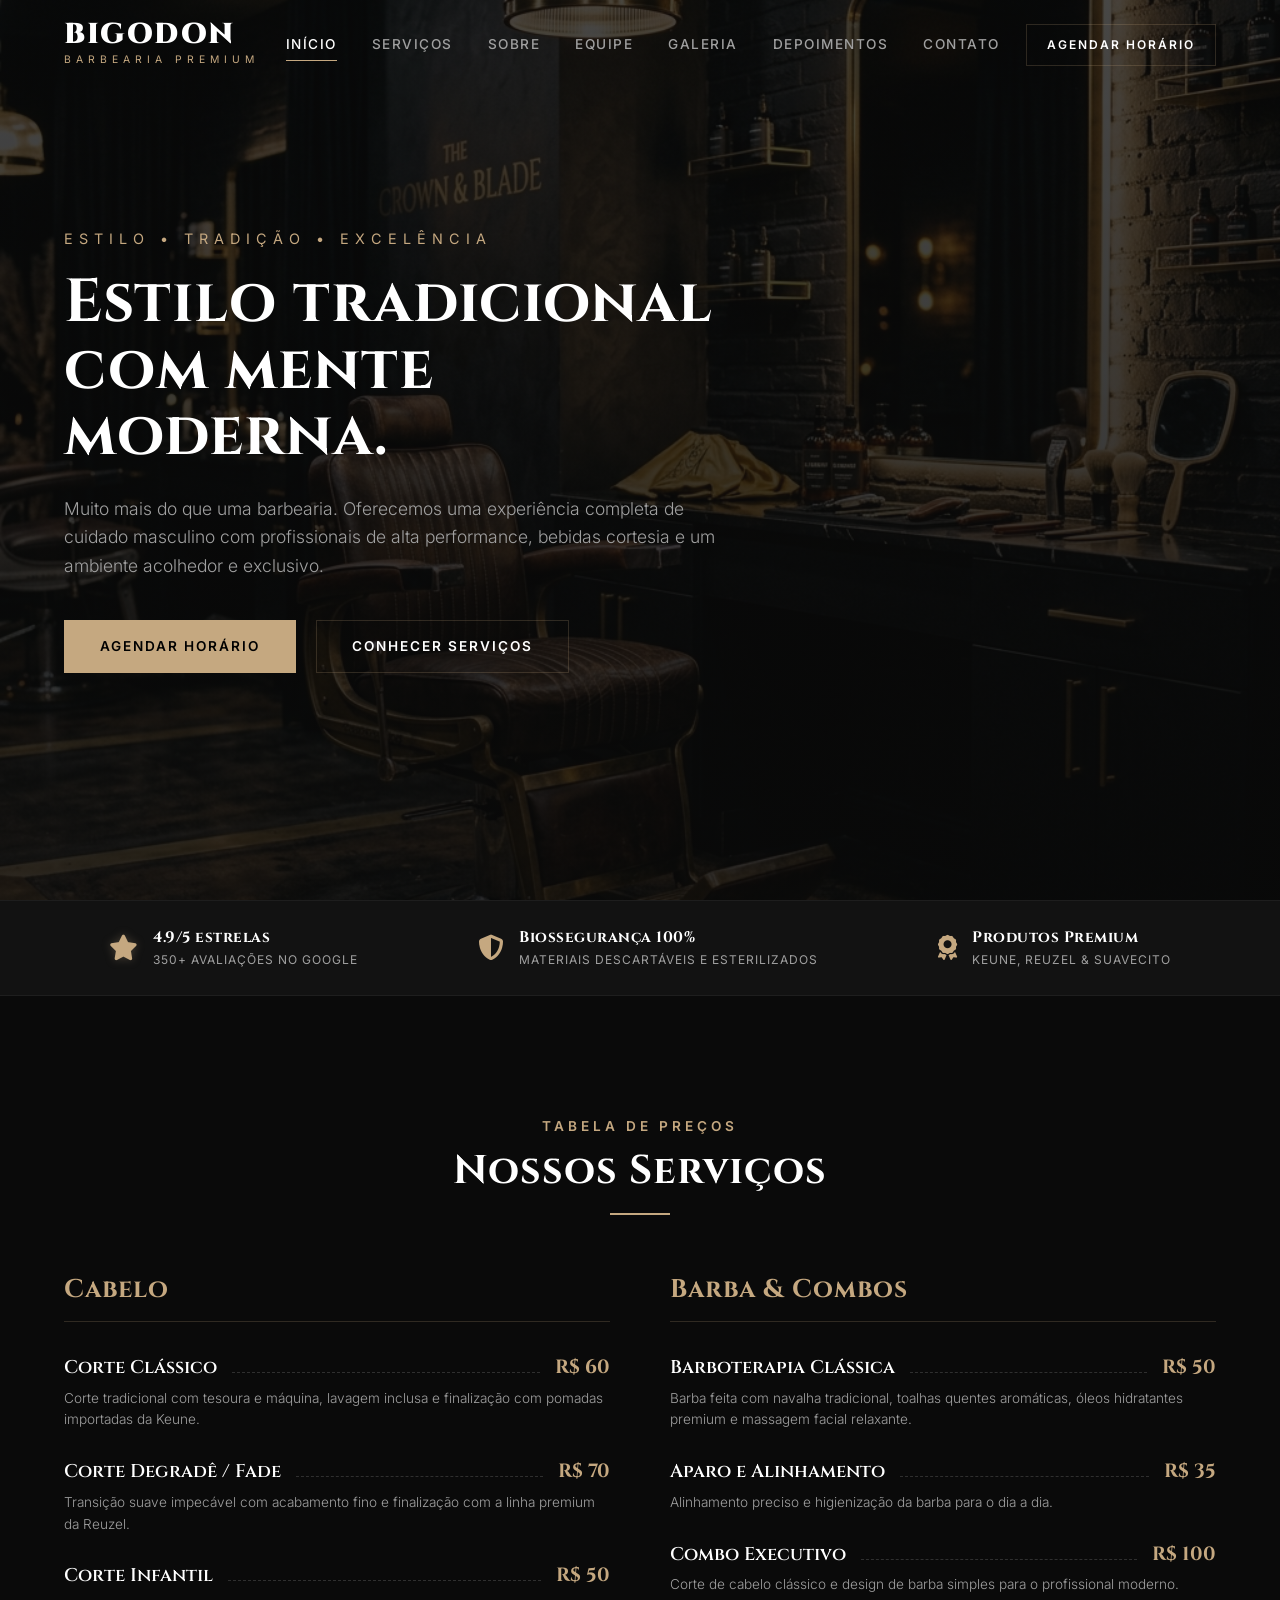
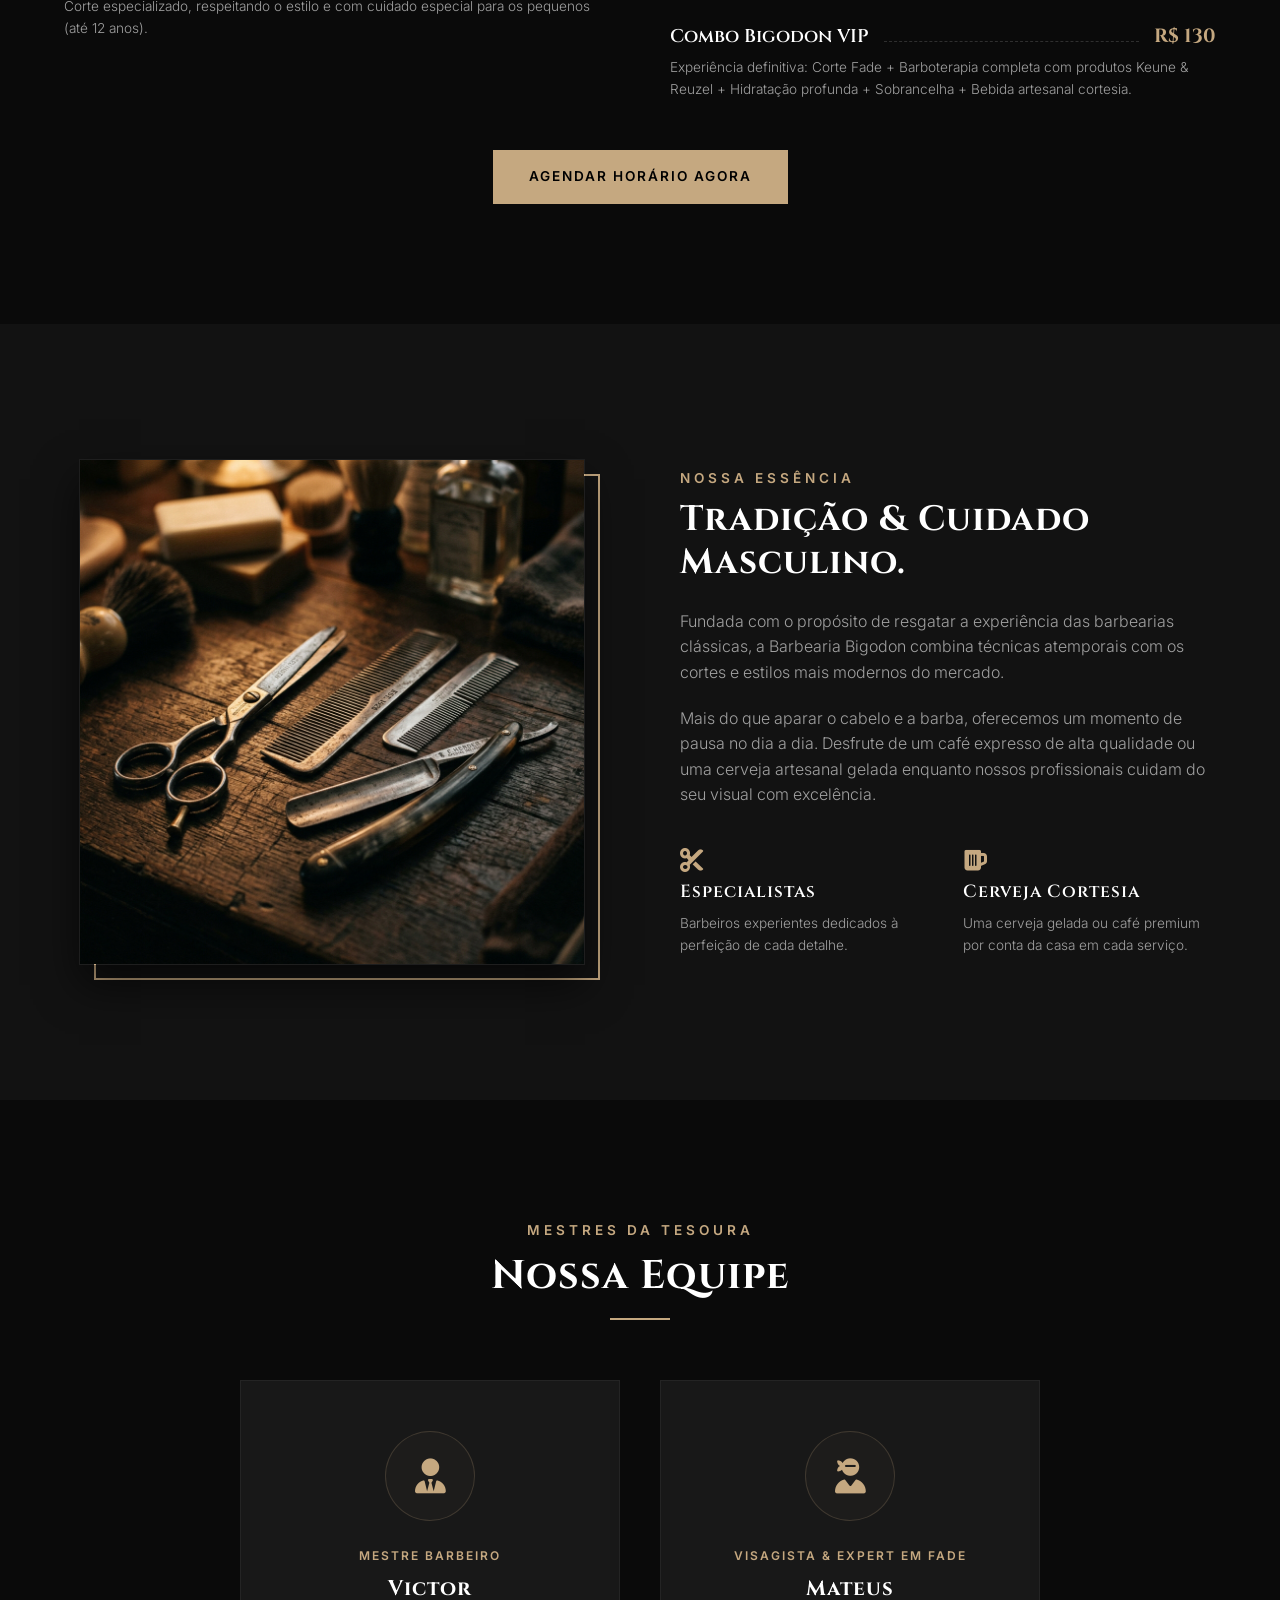
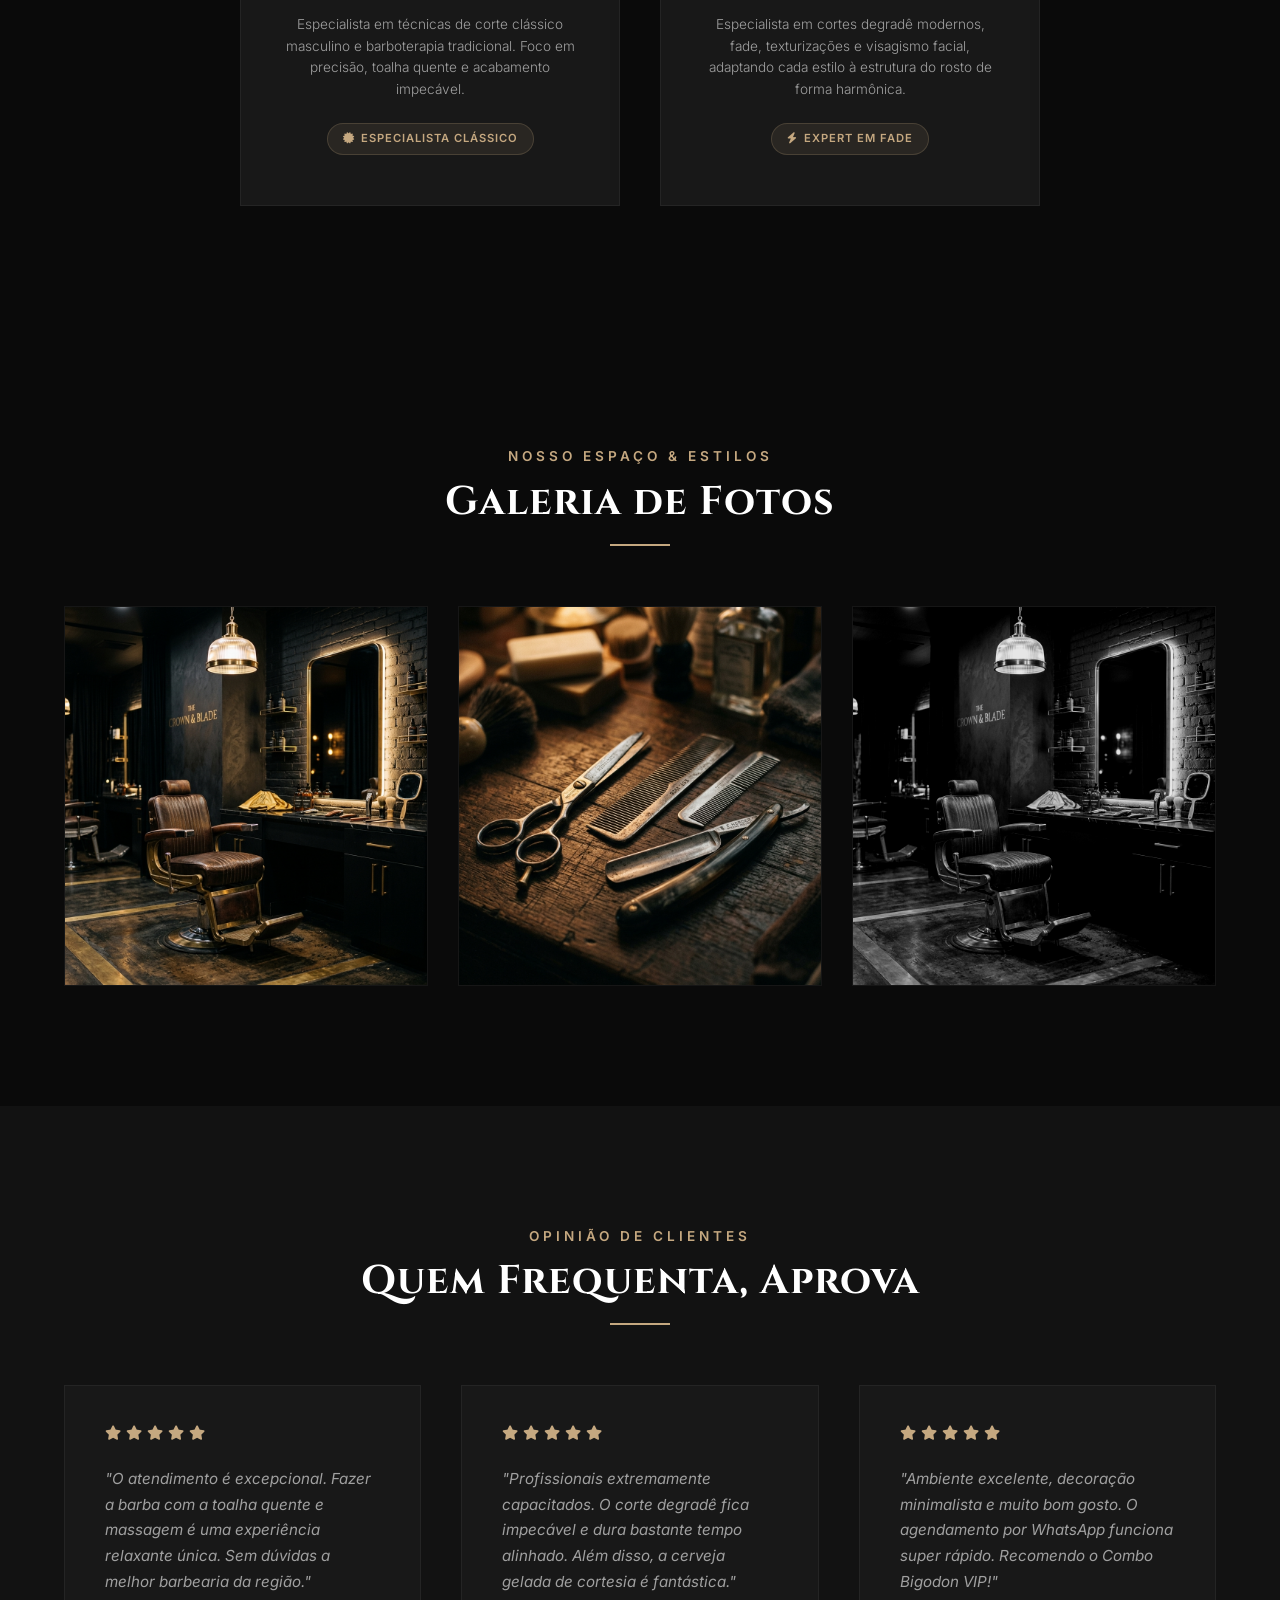
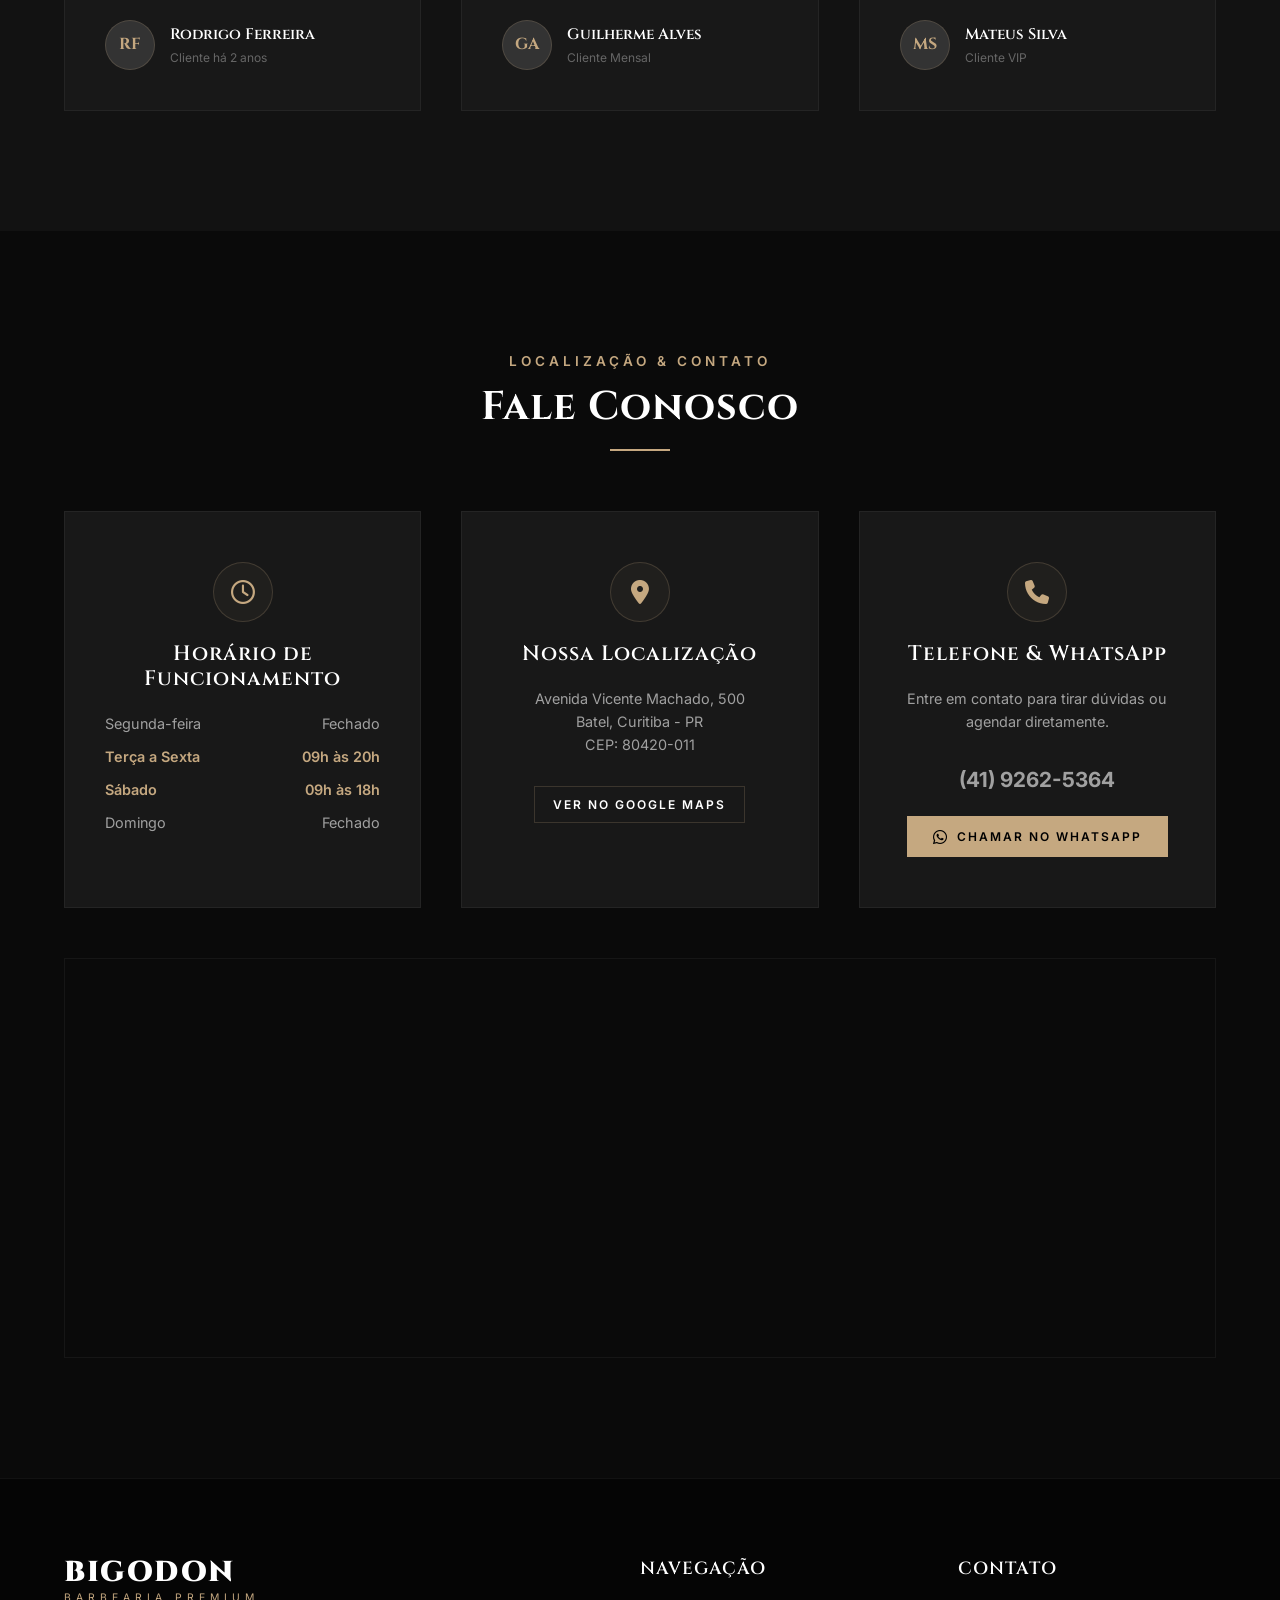
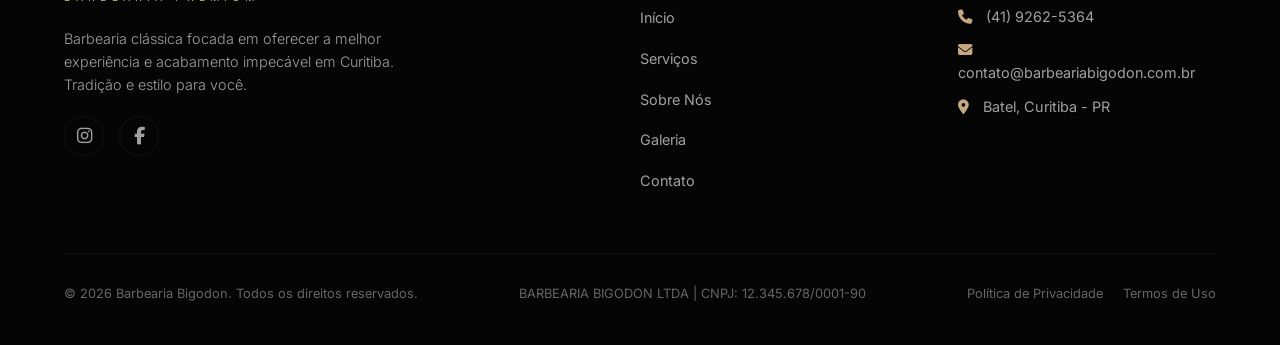
==== index.html @ 6b2bbf43 "Initial commit: website premium Barbearia Bigodon" ====
<!DOCTYPE html>
<html lang="pt-BR">
<head>
    <meta charset="UTF-8">
    <meta name="viewport" content="width=device-width, initial-scale=1.0">
    
    <!-- SEO Meta Tags -->
    <title>Barbearia Bigodon | Corte de Cabelo e Barba Premium em São Paulo</title>
    <meta name="description" content="A Barbearia Bigodon oferece serviços premium de corte de cabelo, barba com toalha quente e tratamento VIP. Agende seu horário na melhor barbearia clássica e moderna de São Paulo.">
    <meta name="keywords" content="barbearia, corte de cabelo masculino, barba, barboterapia, degradê, fade, pinheiros, são paulo, barbearia premium">
    <meta name="robots" content="index, follow">
    
    <!-- Open Graph (Facebook / Social Media) -->
    <meta property="og:type" content="website">
    <meta property="og:title" content="Barbearia Bigodon | Corte de Cabelo e Barba Premium">
    <meta property="og:description" content="Ambiente exclusivo, corte impecável e atendimento premium. Agende seu horário com nossos profissionais.">
    <meta property="og:image" content="images/hero-bg.png">
    <meta property="og:url" content="https://www.barbeariabigodon.com.br">
    
    <!-- Fonts & Icons -->
    <link rel="stylesheet" href="https://cdnjs.cloudflare.com/ajax/libs/font-awesome/6.4.0/css/all.min.css">
    
    <!-- Stylesheet -->
    <link rel="stylesheet" href="css/style.css">
    <!-- Favicon (Fallback character) -->
    <link rel="icon" href="data:image/svg+xml,<svg xmlns=%22http://www.w3.org/2000/svg%22 viewBox=%220 0 100 100%22><text y=%22.9em%22 font-size=%2290%22>💈</text></svg>">

    <!-- Schema.org Structured Data (LocalBusiness) -->
    <script type="application/ld+json">
    {
      "@context": "https://schema.org",
      "@type": "BarberShop",
      "name": "Barbearia Bigodon",
      "image": "https://www.barbeariabigodon.com.br/images/hero-bg.png",
      "@id": "https://www.barbeariabigodon.com.br/#barbershop",
      "url": "https://www.barbeariabigodon.com.br",
      "telephone": "+554192625364",
      "priceRange": "$$",
      "address": {
        "@type": "PostalAddress",
        "streetAddress": "Avenida Vicente Machado, 500",
        "addressLocality": "Curitiba",
        "addressRegion": "PR",
        "postalCode": "80420-011",
        "addressCountry": "BR"
      },
      "geo": {
        "@type": "GeoCoordinates",
        "latitude": -25.4388,
        "longitude": -49.2842
      },
      "openingHoursSpecification": [
        {
          "@type": "OpeningHoursSpecification",
          "dayOfWeek": [
            "Tuesday",
            "Wednesday",
            "Thursday",
            "Friday"
          ],
          "opens": "09:00",
          "closes": "20:00"
        },
        {
          "@type": "OpeningHoursSpecification",
          "dayOfWeek": "Saturday",
          "opens": "09:00",
          "closes": "18:00"
        }
      ],
      "sameAs": [
        "https://www.instagram.com/bigodonbarbearia/"
      ],
      "employee": [
        {
          "@type": "Person",
          "name": "Victor",
          "jobTitle": "Mestre Barbeiro",
          "description": "Especialista em técnicas de corte clássico e barboterapia tradicional."
        },
        {
          "@type": "Person",
          "name": "Mateus",
          "jobTitle": "Especialista em Degradê e Visagismo",
          "description": "Expert em cortes modernos, fade, degradê e visagismo facial masculino."
        }
      ],
      "knowsAbout": [
        "Corte de Cabelo Masculino",
        "Barboterapia Clássica",
        "Visagismo Masculino",
        "Corte Degradê",
        "Tratamento de Cabelo e Couro Cabeludo"
      ]
    }
    </script>
</head>
<body>

    <!-- ==========================================================================
       HEADER & NAVIGATION
       ========================================================================== */ -->
    <header class="header" id="header">
        <div class="container">
            <a href="#inicio" class="logo">
                <span class="logo-main">BIGODON</span>
                <span class="logo-sub">Barbearia Premium</span>
            </a>
            
            <nav class="nav-menu" id="nav-menu">
                <a href="#inicio" class="nav-link active">Início</a>
                <a href="#servicos" class="nav-link">Serviços</a>
                <a href="#sobre" class="nav-link">Sobre</a>
                <a href="#equipe" class="nav-link">Equipe</a>
                <a href="#galeria" class="nav-link">Galeria</a>
                <a href="#depoimentos" class="nav-link">Depoimentos</a>
                <a href="#contato" class="nav-link">Contato</a>
            </nav>
            
            <div class="nav-cta">
                <a href="https://wa.me/554192625364?text=Olá!%20Gostaria%20de%20agendar%20um%20horário%20na%20Barbearia%20Bigodon." target="_blank" rel="noopener" class="btn btn-outline" style="padding: 10px 20px; font-size: 0.75rem;">
                    Agendar Horário
                </a>
            </div>
            
            <button class="hamburger" id="hamburger" aria-label="Abrir Menu">
                <span class="hamburger-line"></span>
                <span class="hamburger-line"></span>
                <span class="hamburger-line"></span>
            </button>
        </div>
    </header>

    <!-- ==========================================================================
       HERO SECTION
       ========================================================================== */ -->
    <section class="hero" id="inicio">
        <div class="container">
            <div class="hero-content">
                <span class="hero-pretitle">Estilo • Tradição • Excelência</span>
                <h1 class="hero-title">Estilo tradicional com mente moderna.</h1>
                <p class="hero-description">Muito mais do que uma barbearia. Oferecemos uma experiência completa de cuidado masculino com profissionais de alta performance, bebidas cortesia e um ambiente acolhedor e exclusivo.</p>
                <div class="hero-btns">
                    <a href="https://wa.me/554192625364?text=Olá!%20Gostaria%20de%20agendar%20um%20horário%20na%20Barbearia%20Bigodon." target="_blank" rel="noopener" class="btn btn-primary">Agendar Horário</a>
                    <a href="#servicos" class="btn btn-outline">Conhecer Serviços</a>
                </div>
            </div>
        </div>
    </section>

    <!-- ==========================================================================
       TRUST CREDENTIALS BAR (E-E-A-T 2.0 Optimization)
       ========================================================================== */ -->
    <div class="trust-bar fade-in">
        <div class="container">
            <div class="trust-bar-wrapper">
                <div class="trust-item">
                    <i class="fa-solid fa-star gold-star"></i>
                    <div class="trust-text">
                        <strong>4.9/5 estrelas</strong>
                        <span>350+ avaliações no Google</span>
                    </div>
                </div>
                <div class="trust-item">
                    <i class="fa-solid fa-shield-halved accent-icon"></i>
                    <div class="trust-text">
                        <strong>Biossegurança 100%</strong>
                        <span>Materiais descartáveis e esterilizados</span>
                    </div>
                </div>
                <div class="trust-item">
                    <i class="fa-solid fa-award accent-icon"></i>
                    <div class="trust-text">
                        <strong>Produtos Premium</strong>
                        <span>Keune, Reuzel & Suavecito</span>
                    </div>
                </div>
            </div>
        </div>
    </div>

    <!-- ==========================================================================
       SERVICES & PRICES SECTION
       ========================================================================== */ -->
    <section class="section" id="servicos">
        <div class="container">
            <div class="section-header fade-in">
                <span class="section-subtitle">Tabela de Preços</span>
                <h2 class="section-title">Nossos Serviços</h2>
            </div>
            
            <div class="services-wrapper fade-in">
                <!-- Column 1: Cabelo -->
                <div class="services-column">
                    <h3 class="services-column-title">Cabelo</h3>
                    <div class="services-list">
                        <div class="service-item">
                            <div class="service-main">
                                <span class="service-name">Corte Clássico</span>
                                <span class="service-leader"></span>
                                <span class="service-price">R$ 60</span>
                            </div>
                            <p class="service-description">Corte tradicional com tesoura e máquina, lavagem inclusa e finalização com pomadas importadas da Keune.</p>
                        </div>
                        <div class="service-item">
                            <div class="service-main">
                                <span class="service-name">Corte Degradê / Fade</span>
                                <span class="service-leader"></span>
                                <span class="service-price">R$ 70</span>
                            </div>
                            <p class="service-description">Transição suave impecável com acabamento fino e finalização com a linha premium da Reuzel.</p>
                        </div>
                        <div class="service-item">
                            <div class="service-main">
                                <span class="service-name">Corte Infantil</span>
                                <span class="service-leader"></span>
                                <span class="service-price">R$ 50</span>
                            </div>
                            <p class="service-description">Corte especializado, respeitando o estilo e com cuidado especial para os pequenos (até 12 anos).</p>
                        </div>
                    </div>
                </div>
                
                <!-- Column 2: Barba & Combos -->
                <div class="services-column">
                    <h3 class="services-column-title">Barba & Combos</h3>
                    <div class="services-list">
                        <div class="service-item">
                            <div class="service-main">
                                <span class="service-name">Barboterapia Clássica</span>
                                <span class="service-leader"></span>
                                <span class="service-price">R$ 50</span>
                            </div>
                            <p class="service-description">Barba feita com navalha tradicional, toalhas quentes aromáticas, óleos hidratantes premium e massagem facial relaxante.</p>
                        </div>
                        <div class="service-item">
                            <div class="service-main">
                                <span class="service-name">Aparo e Alinhamento</span>
                                <span class="service-leader"></span>
                                <span class="service-price">R$ 35</span>
                            </div>
                            <p class="service-description">Alinhamento preciso e higienização da barba para o dia a dia.</p>
                        </div>
                        <div class="service-item">
                            <div class="service-main">
                                <span class="service-name">Combo Executivo</span>
                                <span class="service-leader"></span>
                                <span class="service-price">R$ 100</span>
                            </div>
                            <p class="service-description">Corte de cabelo clássico e design de barba simples para o profissional moderno.</p>
                        </div>
                        <div class="service-item">
                            <div class="service-main">
                                <span class="service-name">Combo Bigodon VIP</span>
                                <span class="service-leader"></span>
                                <span class="service-price">R$ 130</span>
                            </div>
                            <p class="service-description">Experiência definitiva: Corte Fade + Barboterapia completa com produtos Keune & Reuzel + Hidratação profunda + Sobrancelha + Bebida artesanal cortesia.</p>
                        </div>
                    </div>
                </div>
            </div>
            
            <div class="text-center fade-in" style="margin-top: 50px;">
                <a href="https://wa.me/554192625364?text=Olá!%20Gostaria%20de%20agendar%20um%20horário%20na%20Barbearia%20Bigodon." target="_blank" rel="noopener" class="btn btn-primary">Agendar Horário Agora</a>
            </div>
        </div>
    </section>

    <!-- ==========================================================================
       ABOUT / EXPERIENCE SECTION
       ========================================================================== */ -->
    <section class="section section-bg-alt" id="sobre">
        <div class="container">
            <div class="about-grid">
                <div class="about-image-container fade-in">
                    <img src="images/barber-tools.png" alt="Tesoura e navalha de barbeiro clássico" class="about-image">
                    <div class="about-image-frame"></div>
                </div>
                
                <div class="about-text fade-in">
                    <span class="section-subtitle" style="display: inline-block;">Nossa Essência</span>
                    <h2 class="about-heading font-title">Tradição & Cuidado Masculino.</h2>
                    <p class="about-para">Fundada com o propósito de resgatar a experiência das barbearias clássicas, a Barbearia Bigodon combina técnicas atemporais com os cortes e estilos mais modernos do mercado.</p>
                    <p class="about-para">Mais do que aparar o cabelo e a barba, oferecemos um momento de pausa no dia a dia. Desfrute de um café expresso de alta qualidade ou uma cerveja artesanal gelada enquanto nossos profissionais cuidam do seu visual com excelência.</p>
                    
                    <div class="about-features">
                        <div class="feature-box">
                            <i class="fa-solid fa-scissors feature-icon"></i>
                            <h4 class="feature-title">Especialistas</h4>
                            <p class="feature-desc">Barbeiros experientes dedicados à perfeição de cada detalhe.</p>
                        </div>
                        <div class="feature-box">
                            <i class="fa-solid fa-beer-mug-empty feature-icon"></i>
                            <h4 class="feature-title">Cerveja Cortesia</h4>
                            <p class="feature-desc">Uma cerveja gelada ou café premium por conta da casa em cada serviço.</p>
                        </div>
                    </div>
                </div>
            </div>
        </div>
    </section>

    <!-- ==========================================================================
       TEAM / SPECIALISTS SECTION (E-E-A-T 2.0 Optimization)
       ========================================================================== */ -->
    <section class="section" id="equipe">
        <div class="container">
            <div class="section-header fade-in">
                <span class="section-subtitle">Mestres da Tesoura</span>
                <h2 class="section-title">Nossa Equipe</h2>
            </div>
            
            <div class="team-grid fade-in">
                <!-- Barber 1 -->
                <div class="team-card">
                    <div class="team-avatar">
                        <i class="fa-solid fa-user-tie"></i>
                    </div>
                    <div class="team-info">
                        <span class="team-role">Mestre Barbeiro</span>
                        <h3 class="team-name">Victor</h3>
                        <p class="team-desc">Especialista em técnicas de corte clássico masculino e barboterapia tradicional. Foco em precisão, toalha quente e acabamento impecável.</p>
                        <span class="team-badge"><i class="fa-solid fa-certificate"></i> Especialista Clássico</span>
                    </div>
                </div>
                
                <!-- Barber 2 -->
                <div class="team-card">
                    <div class="team-avatar">
                        <i class="fa-solid fa-user-ninja"></i>
                    </div>
                    <div class="team-info">
                        <span class="team-role">Visagista & Expert em Fade</span>
                        <h3 class="team-name">Mateus</h3>
                        <p class="team-desc">Especialista em cortes degradê modernos, fade, texturizações e visagismo facial, adaptando cada estilo à estrutura do rosto de forma harmônica.</p>
                        <span class="team-badge"><i class="fa-solid fa-bolt"></i> Expert em Fade</span>
                    </div>
                </div>
            </div>
        </div>
    </section>

    <!-- ==========================================================================
       GALLERY SECTION
       ========================================================================== */ -->
    <section class="section" id="galeria">
        <div class="container">
            <div class="section-header fade-in">
                <span class="section-subtitle">Nosso Espaço & Estilos</span>
                <h2 class="section-title">Galeria de Fotos</h2>
            </div>
            
            <div class="gallery-grid fade-in">
                <div class="gallery-item">
                    <img src="images/hero-bg.png" alt="Interior da Barbearia Bigodon com cadeira de couro" class="gallery-img">
                    <div class="gallery-overlay">
                        <span class="gallery-category">Espaço</span>
                        <h4 class="gallery-title">Nossa Barbearia</h4>
                    </div>
                </div>
                <div class="gallery-item">
                    <img src="images/barber-tools.png" alt="Detalhe das ferramentas do barbeiro" class="gallery-img">
                    <div class="gallery-overlay">
                        <span class="gallery-category">Detalhes</span>
                        <h4 class="gallery-title">Ferramentas de Precisão</h4>
                    </div>
                </div>
                <div class="gallery-item">
                    <img src="images/hero-bg.png" alt="Barbeiro executando corte clássico" class="gallery-img" style="filter: contrast(1.1) brightness(0.9) grayscale(1);">
                    <div class="gallery-overlay">
                        <span class="gallery-category">Corte</span>
                        <h4 class="gallery-title">Corte Degradê Clássico</h4>
                    </div>
                </div>
            </div>
        </div>
    </section>

    <!-- ==========================================================================
       TESTIMONIALS SECTION
       ========================================================================== */ -->
    <section class="section section-bg-alt" id="depoimentos">
        <div class="container">
            <div class="section-header fade-in">
                <span class="section-subtitle">Opinião de Clientes</span>
                <h2 class="section-title">Quem Frequenta, Aprova</h2>
            </div>
            
            <div class="testimonials-grid fade-in">
                <!-- Testimonial 1 -->
                <div class="testimonial-card">
                    <div class="stars">
                        <i class="fa-solid fa-star"></i>
                        <i class="fa-solid fa-star"></i>
                        <i class="fa-solid fa-star"></i>
                        <i class="fa-solid fa-star"></i>
                        <i class="fa-solid fa-star"></i>
                    </div>
                    <p class="testimonial-quote">"O atendimento é excepcional. Fazer a barba com a toalha quente e massagem é uma experiência relaxante única. Sem dúvidas a melhor barbearia da região."</p>
                    <div class="testimonial-author">
                        <div class="author-avatar">RF</div>
                        <div class="author-details">
                            <span class="author-name">Rodrigo Ferreira</span>
                            <span class="author-role">Cliente há 2 anos</span>
                        </div>
                    </div>
                </div>
                
                <!-- Testimonial 2 -->
                <div class="testimonial-card">
                    <div class="stars">
                        <i class="fa-solid fa-star"></i>
                        <i class="fa-solid fa-star"></i>
                        <i class="fa-solid fa-star"></i>
                        <i class="fa-solid fa-star"></i>
                        <i class="fa-solid fa-star"></i>
                    </div>
                    <p class="testimonial-quote">"Profissionais extremamente capacitados. O corte degradê fica impecável e dura bastante tempo alinhado. Além disso, a cerveja gelada de cortesia é fantástica."</p>
                    <div class="testimonial-author">
                        <div class="author-avatar">GA</div>
                        <div class="author-details">
                            <span class="author-name">Guilherme Alves</span>
                            <span class="author-role">Cliente Mensal</span>
                        </div>
                    </div>
                </div>
                
                <!-- Testimonial 3 -->
                <div class="testimonial-card">
                    <div class="stars">
                        <i class="fa-solid fa-star"></i>
                        <i class="fa-solid fa-star"></i>
                        <i class="fa-solid fa-star"></i>
                        <i class="fa-solid fa-star"></i>
                        <i class="fa-solid fa-star"></i>
                    </div>
                    <p class="testimonial-quote">"Ambiente excelente, decoração minimalista e muito bom gosto. O agendamento por WhatsApp funciona super rápido. Recomendo o Combo Bigodon VIP!"</p>
                    <div class="testimonial-author">
                        <div class="author-avatar">MS</div>
                        <div class="author-details">
                            <span class="author-name">Mateus Silva</span>
                            <span class="author-role">Cliente VIP</span>
                        </div>
                    </div>
                </div>
            </div>
        </div>
    </section>

    <!-- ==========================================================================
       CONTACT, HOURS & LOCATION SECTION (Crucial for Google Ads)
       ========================================================================== */ -->
    <section class="section" id="contato">
        <div class="container">
            <div class="section-header fade-in">
                <span class="section-subtitle">Localização & Contato</span>
                <h2 class="section-title">Fale Conosco</h2>
            </div>
            
            <div class="contact-grid fade-in">
                <!-- Card 1: Horários -->
                <div class="contact-card">
                    <div class="contact-icon">
                        <i class="fa-regular fa-clock"></i>
                    </div>
                    <h3 class="contact-title">Horário de Funcionamento</h3>
                    <div class="hours-list">
                        <div class="hours-row">
                            <span>Segunda-feira</span>
                            <span>Fechado</span>
                        </div>
                        <div class="hours-row highlight">
                            <span>Terça a Sexta</span>
                            <span>09h às 20h</span>
                        </div>
                        <div class="hours-row highlight">
                            <span>Sábado</span>
                            <span>09h às 18h</span>
                        </div>
                        <div class="hours-row">
                            <span>Domingo</span>
                            <span>Fechado</span>
                        </div>
                    </div>
                </div>
                
                <!-- Card 2: Endereço -->
                <div class="contact-card">
                    <div class="contact-icon">
                        <i class="fa-solid fa-location-dot"></i>
                    </div>
                    <h3 class="contact-title">Nossa Localização</h3>
                    <p>Avenida Vicente Machado, 500<br>Batel, Curitiba - PR<br>CEP: 80420-011</p>
                    <a href="https://maps.google.com/?q=Avenida+Vicente+Machado+500+Curitiba" target="_blank" rel="noopener" class="btn btn-outline" style="padding: 8px 18px; font-size: 0.75rem; margin-top: 10px;">
                        Ver no Google Maps
                    </a>
                </div>
                
                <!-- Card 3: Telefone/WhatsApp -->
                <div class="contact-card">
                    <div class="contact-icon">
                        <i class="fa-solid fa-phone"></i>
                    </div>
                    <h3 class="contact-title">Telefone & WhatsApp</h3>
                    <p>Entre em contato para tirar dúvidas ou agendar diretamente.</p>
                    <p class="accent-text" style="font-size: 1.3rem; font-weight: 700; margin-top: 10px;">(41) 9262-5364</p>
                    <a href="https://wa.me/554192625364?text=Olá!%20Gostaria%20de%20agendar%20um%20horário%20na%20Barbearia%20Bigodon." target="_blank" rel="noopener" class="btn btn-primary" style="padding: 10px 25px; font-size: 0.75rem;">
                        <i class="fa-brands fa-whatsapp" style="margin-right: 8px; font-size: 1rem;"></i> Chamar no WhatsApp
                    </a>
                </div>
            </div>
            
            <!-- Styled Dark Map Box -->
            <div class="map-container fade-in">
                <!-- dark themed styled embed map (standard Batel area Curitiba placeholder) -->
                <iframe src="https://www.google.com/maps/embed?pb=!1m18!1m12!1m3!1d3602.836269974235!2d-49.28623668498565!3d-25.438784983785465!2m3!1f0!2f0!3f0!3m2!1i1024!2i768!4f13.1!3m3!1m2!1s0x94dce41300000000%3A0x0!2zMjXCsDI2JzE5LjYiUyA0OcKwMTcnMDIuNiJX!5e0!3m2!1spt-BR!2sbr!4v1623789429188!5m2!1spt-BR!2sbr" loading="lazy"></iframe>
            </div>
        </div>
    </section>

    <!-- ==========================================================================
       FOOTER
       ========================================================================== */ -->
    <footer class="footer">
        <div class="container">
            <div class="footer-grid">
                <div class="footer-brand">
                    <a href="#inicio" class="logo">
                        <span class="logo-main">BIGODON</span>
                        <span class="logo-sub">Barbearia Premium</span>
                    </a>
                    <p class="footer-desc">Barbearia clássica focada em oferecer a melhor experiência e acabamento impecável em Curitiba. Tradição e estilo para você.</p>
                    <div class="social-links">
                        <a href="https://www.instagram.com/bigodonbarbearia/" target="_blank" rel="noopener" class="social-link" aria-label="Instagram"><i class="fa-brands fa-instagram"></i></a>
                        <a href="https://www.facebook.com/bigodonbarbearia/" target="_blank" rel="noopener" class="social-link" aria-label="Facebook"><i class="fa-brands fa-facebook-f"></i></a>
                    </div>
                </div>
                
                <div class="footer-nav">
                    <h4 class="footer-column-title">Navegação</h4>
                    <ul class="footer-links">
                        <li><a href="#inicio" class="footer-link">Início</a></li>
                        <li><a href="#servicos" class="footer-link">Serviços</a></li>
                        <li><a href="#sobre" class="footer-link">Sobre Nós</a></li>
                        <li><a href="#galeria" class="footer-link">Galeria</a></li>
                        <li><a href="#contato" class="footer-link">Contato</a></li>
                    </ul>
                </div>
                
                <div class="footer-contact-info">
                    <h4 class="footer-column-title">Contato</h4>
                    <ul class="footer-links" style="gap: 10px;">
                        <li class="footer-link" style="pointer-events: none;"><i class="fa-solid fa-phone" style="color: var(--accent); margin-right: 10px;"></i> (41) 9262-5364</li>
                        <li class="footer-link" style="pointer-events: none;"><i class="fa-solid fa-envelope" style="color: var(--accent); margin-right: 10px;"></i> contato@barbeariabigodon.com.br</li>
                        <li class="footer-link" style="pointer-events: none;"><i class="fa-solid fa-location-dot" style="color: var(--accent); margin-right: 10px;"></i> Batel, Curitiba - PR</li>
                    </ul>
                </div>
            </div>
            
            <div class="footer-bottom">
                <span class="copyright">&copy; 2026 Barbearia Bigodon. Todos os direitos reservados.</span>
                <address class="cnpj-info">BARBEARIA BIGODON LTDA | CNPJ: 12.345.678/0001-90</address>
                <div class="footer-legal-links">
                    <a href="politica-de-privacidade.html" class="footer-legal-link">Política de Privacidade</a>
                    <a href="termos-de-uso.html" class="footer-legal-link">Termos de Uso</a>
                </div>
            </div>
        </div>
    </footer>

    <!-- Script -->
    <script src="js/main.js"></script>
</body>
</html>
---- css/style.css ----
/* ==========================================================================
   DESIGN SYSTEM & CUSTOM PROPERTIES (Barbearia Bigodon)
   ========================================================================== */
@import url('https://fonts.googleapis.com/css2?family=Cinzel:wght@400;600;700;900&family=Inter:wght@300;400;500;600;700&display=swap');

:root {
    /* Color Palette */
    --bg-primary: #0a0a0a;
    --bg-secondary: #121212;
    --bg-card: #181818;
    --accent: #c5a880;
    --accent-rgb: 197, 168, 128;
    --accent-hover: #b0936b;
    --text-primary: #ffffff;
    --text-secondary: #a0a0a0;
    --text-muted: #666666;
    
    /* Borders & Outlines */
    --border-accent: rgba(197, 168, 128, 0.2);
    --border-light: rgba(255, 255, 255, 0.05);
    
    /* Fonts */
    --font-title: 'Cinzel', serif;
    --font-body: 'Inter', sans-serif;
    
    /* Transitions */
    --transition-fast: 0.2s cubic-bezier(0.4, 0, 0.2, 1);
    --transition-smooth: 0.4s cubic-bezier(0.4, 0, 0.2, 1);
    --transition-slow: 0.8s cubic-bezier(0.4, 0, 0.2, 1);

    /* Layout */
    --header-height: 90px;
    --container-width: 1200px;
}

/* ==========================================================================
   RESET & BASE STYLES
   ========================================================================== */
*, *::before, *::after {
    box-sizing: border-box;
    margin: 0;
    padding: 0;
}

html {
    scroll-behavior: smooth;
    font-size: 16px;
    background-color: var(--bg-primary);
    color: var(--text-primary);
    -webkit-font-smoothing: antialiased;
}

body {
    font-family: var(--font-body);
    font-weight: 400;
    line-height: 1.6;
    overflow-x: hidden;
}

/* Selection Color */
::selection {
    background-color: rgba(var(--accent-rgb), 0.3);
    color: var(--text-primary);
}

/* Scrollbar Customization */
::-webkit-scrollbar {
    width: 8px;
}
::-webkit-scrollbar-track {
    background: var(--bg-primary);
}
::-webkit-scrollbar-thumb {
    background: #222222;
    border-radius: 4px;
}
::-webkit-scrollbar-thumb:hover {
    background: var(--accent);
}

/* Common Typographic Elements */
h1, h2, h3, h4, h5, h6 {
    font-family: var(--font-title);
    font-weight: 700;
    letter-spacing: 1px;
    line-height: 1.2;
}

a {
    color: inherit;
    text-decoration: none;
    transition: var(--transition-fast);
}

img {
    max-width: 100%;
    height: auto;
    display: block;
}

ul, ol {
    list-style: none;
}

/* ==========================================================================
   UTILITY CLASSES & REUSABLE LAYOUTS
   ========================================================================== */
.container {
    width: 90%;
    max-width: var(--container-width);
    margin: 0 auto;
}

.section {
    padding: 120px 0;
    position: relative;
}

.section-bg-alt {
    background-color: var(--bg-secondary);
}

.text-center {
    text-align: center;
}

.accent-text {
    color: var(--accent);
}

.section-header {
    text-align: center;
    margin-bottom: 60px;
}

.section-subtitle {
    font-family: var(--font-body);
    text-transform: uppercase;
    font-size: 0.85rem;
    font-weight: 600;
    letter-spacing: 4px;
    color: var(--accent);
    margin-bottom: 10px;
    display: block;
}

.section-title {
    font-size: 2.5rem;
    position: relative;
    padding-bottom: 20px;
}

.section-title::after {
    content: '';
    position: absolute;
    bottom: 0;
    left: 50%;
    transform: translateX(-50%);
    width: 60px;
    height: 2px;
    background-color: var(--accent);
}

/* Buttons */
.btn {
    display: inline-flex;
    align-items: center;
    justify-content: center;
    padding: 15px 35px;
    font-family: var(--font-body);
    font-size: 0.85rem;
    font-weight: 600;
    letter-spacing: 2px;
    text-transform: uppercase;
    border: 1px solid transparent;
    cursor: pointer;
    transition: var(--transition-smooth);
    position: relative;
    overflow: hidden;
    z-index: 1;
}

.btn-primary {
    background-color: var(--accent);
    color: #000000;
}

.btn-primary::before {
    content: '';
    position: absolute;
    top: 0;
    left: -100%;
    width: 100%;
    height: 100%;
    background: linear-gradient(90deg, transparent, rgba(255, 255, 255, 0.2), transparent);
    transition: 0.5s;
    z-index: -1;
}

.btn-primary:hover::before {
    left: 100%;
}

.btn-primary:hover {
    background-color: var(--accent-hover);
    transform: translateY(-2px);
    box-shadow: 0 10px 20px rgba(0, 0, 0, 0.3);
}

.btn-outline {
    background-color: transparent;
    color: var(--text-primary);
    border-color: var(--border-accent);
}

.btn-outline:hover {
    background-color: var(--accent);
    color: #000000;
    border-color: var(--accent);
    transform: translateY(-2px);
}

/* ==========================================================================
   HEADER / NAVIGATION
   ========================================================================== */
.header {
    position: fixed;
    top: 0;
    left: 0;
    width: 100%;
    height: var(--header-height);
    z-index: 1000;
    transition: var(--transition-smooth);
    display: flex;
    align-items: center;
}

.header.scrolled {
    height: 75px;
    background-color: rgba(10, 10, 10, 0.9);
    backdrop-filter: blur(10px);
    border-bottom: 1px solid var(--border-light);
    box-shadow: 0 10px 30px rgba(0, 0, 0, 0.5);
}

.header .container {
    display: flex;
    justify-content: space-between;
    align-items: center;
}

.logo {
    display: flex;
    flex-direction: column;
}

.logo-main {
    font-family: var(--font-title);
    font-weight: 900;
    font-size: 1.8rem;
    line-height: 1;
    color: var(--text-primary);
    letter-spacing: 2px;
}

.logo-sub {
    font-family: var(--font-body);
    font-size: 0.65rem;
    letter-spacing: 5px;
    text-transform: uppercase;
    color: var(--accent);
    margin-top: 2px;
}

.nav-menu {
    display: flex;
    gap: 35px;
}

.nav-link {
    font-size: 0.85rem;
    font-weight: 500;
    letter-spacing: 1.5px;
    text-transform: uppercase;
    color: var(--text-secondary);
    position: relative;
    padding: 5px 0;
}

.nav-link:hover, .nav-link.active {
    color: var(--text-primary);
}

.nav-link::after {
    content: '';
    position: absolute;
    bottom: 0;
    left: 0;
    width: 0;
    height: 1px;
    background-color: var(--accent);
    transition: var(--transition-fast);
}

.nav-link:hover::after, .nav-link.active::after {
    width: 100%;
}

.nav-cta {
    display: flex;
    align-items: center;
}

/* Hamburger mobile menu button */
.hamburger {
    display: none;
    background: none;
    border: none;
    cursor: pointer;
    padding: 10px;
    z-index: 1001;
}

.hamburger-line {
    display: block;
    width: 25px;
    height: 2px;
    margin: 5px 0;
    background-color: var(--text-primary);
    transition: var(--transition-smooth);
}

/* ==========================================================================
   HERO SECTION
   ========================================================================== */
.hero {
    height: 100vh;
    min-height: 700px;
    background-image: linear-gradient(rgba(10, 10, 10, 0.75), rgba(10, 10, 10, 0.85)), url('../images/hero-bg.png');
    background-size: cover;
    background-position: center;
    background-attachment: fixed;
    display: flex;
    align-items: center;
    position: relative;
    overflow: hidden;
}

.hero-content {
    max-width: 680px;
    animation: fadeInUp 1s ease forwards;
}

.hero-pretitle {
    font-family: var(--font-body);
    font-size: 0.9rem;
    text-transform: uppercase;
    letter-spacing: 6px;
    color: var(--accent);
    margin-bottom: 20px;
    display: block;
}

.hero-title {
    font-size: 3.8rem;
    font-weight: 700;
    margin-bottom: 25px;
    line-height: 1.1;
}

.hero-description {
    font-size: 1.1rem;
    color: var(--text-secondary);
    margin-bottom: 40px;
    font-weight: 300;
}

.hero-btns {
    display: flex;
    gap: 20px;
}

/* ==========================================================================
   SERVICES & PRICES SECTION
   ========================================================================== */
.services-wrapper {
    display: grid;
    grid-template-columns: repeat(2, 1fr);
    gap: 60px;
    margin-top: 20px;
}

.services-column-title {
    font-family: var(--font-title);
    font-size: 1.6rem;
    color: var(--accent);
    border-bottom: 1px solid var(--border-accent);
    padding-bottom: 15px;
    margin-bottom: 30px;
    letter-spacing: 1px;
}

.services-list {
    display: flex;
    flex-direction: column;
    gap: 25px;
}

.service-item {
    display: flex;
    flex-direction: column;
    transition: var(--transition-fast);
}

.service-main {
    display: flex;
    justify-content: space-between;
    align-items: baseline;
    gap: 15px;
}

.service-name {
    font-family: var(--font-title);
    font-weight: 600;
    font-size: 1.15rem;
    color: var(--text-primary);
    transition: var(--transition-fast);
}

.service-item:hover .service-name {
    color: var(--accent);
}

.service-leader {
    flex-grow: 1;
    border-bottom: 1px dashed rgba(255, 255, 255, 0.15);
    height: 1px;
}

.service-price {
    font-family: var(--font-title);
    font-weight: 700;
    font-size: 1.2rem;
    color: var(--accent);
}

.service-description {
    font-size: 0.85rem;
    color: var(--text-secondary);
    margin-top: 5px;
    font-weight: 300;
}

/* ==========================================================================
   ABOUT / EXPERIENCE SECTION
   ========================================================================== */
.about-grid {
    display: grid;
    grid-template-columns: repeat(2, 1fr);
    gap: 80px;
    align-items: center;
}

.about-image-container {
    position: relative;
    padding: 15px;
}

.about-image {
    position: relative;
    z-index: 2;
    border: 1px solid var(--border-light);
    box-shadow: 0 20px 40px rgba(0, 0, 0, 0.6);
}

.about-image-frame {
    position: absolute;
    top: 0;
    left: 0;
    width: calc(100% - 30px);
    height: calc(100% - 30px);
    border: 2px solid var(--accent);
    z-index: 1;
    transform: translate(30px, 30px);
    pointer-events: none;
    transition: var(--transition-smooth);
}

.about-image-container:hover .about-image-frame {
    transform: translate(20px, 20px);
}

.about-text {
    display: flex;
    flex-direction: column;
}

.about-heading {
    font-size: 2.2rem;
    margin-bottom: 25px;
}

.about-para {
    color: var(--text-secondary);
    margin-bottom: 20px;
    font-weight: 300;
}

.about-features {
    display: grid;
    grid-template-columns: repeat(2, 1fr);
    gap: 30px;
    margin-top: 20px;
}

.feature-box {
    display: flex;
    flex-direction: column;
    gap: 10px;
}

.feature-icon {
    font-size: 1.5rem;
    color: var(--accent);
}

.feature-title {
    font-family: var(--font-title);
    font-size: 1.1rem;
    font-weight: 600;
}

.feature-desc {
    font-size: 0.85rem;
    color: var(--text-secondary);
    font-weight: 300;
}

/* ==========================================================================
   GALLERY SECTION
   ========================================================================== */
.gallery-grid {
    display: grid;
    grid-template-columns: repeat(3, 1fr);
    gap: 30px;
}

.gallery-item {
    position: relative;
    overflow: hidden;
    height: 380px;
    border: 1px solid var(--border-light);
}

.gallery-img {
    width: 100%;
    height: 100%;
    object-fit: cover;
    transition: var(--transition-slow);
}

.gallery-overlay {
    position: absolute;
    top: 0;
    left: 0;
    width: 100%;
    height: 100%;
    background: linear-gradient(transparent, rgba(10, 10, 10, 0.95));
    display: flex;
    flex-direction: column;
    justify-content: flex-end;
    padding: 30px;
    opacity: 0;
    transition: var(--transition-smooth);
}

.gallery-item:hover .gallery-img {
    transform: scale(1.08);
}

.gallery-item:hover .gallery-overlay {
    opacity: 1;
}

.gallery-title {
    font-size: 1.2rem;
    color: var(--text-primary);
    margin-bottom: 5px;
}

.gallery-category {
    font-size: 0.75rem;
    color: var(--accent);
    text-transform: uppercase;
    letter-spacing: 2px;
}

/* ==========================================================================
   TESTIMONIALS SECTION
   ========================================================================== */
.testimonials-grid {
    display: grid;
    grid-template-columns: repeat(3, 1fr);
    gap: 40px;
}

.testimonial-card {
    background-color: var(--bg-card);
    border: 1px solid var(--border-light);
    padding: 40px;
    display: flex;
    flex-direction: column;
    gap: 25px;
    transition: var(--transition-smooth);
}

.testimonial-card:hover {
    transform: translateY(-5px);
    border-color: var(--border-accent);
}

.stars {
    display: flex;
    gap: 5px;
    color: var(--accent);
    font-size: 0.9rem;
}

.testimonial-quote {
    color: var(--text-secondary);
    font-style: italic;
    font-size: 0.95rem;
    line-height: 1.7;
    flex-grow: 1;
}

.testimonial-author {
    display: flex;
    align-items: center;
    gap: 15px;
}

.author-avatar {
    width: 50px;
    height: 50px;
    border-radius: 50%;
    background-color: #333333;
    display: flex;
    align-items: center;
    justify-content: center;
    font-family: var(--font-title);
    font-weight: 700;
    color: var(--accent);
    border: 1px solid var(--border-accent);
}

.author-details {
    display: flex;
    flex-direction: column;
}

.author-name {
    font-family: var(--font-title);
    font-size: 0.95rem;
    font-weight: 600;
}

.author-role {
    font-size: 0.75rem;
    color: var(--text-muted);
}

/* ==========================================================================
   CONTACT & DETAILS SECTION
   ========================================================================== */
.contact-grid {
    display: grid;
    grid-template-columns: repeat(3, 1fr);
    gap: 40px;
}

.contact-card {
    background-color: var(--bg-card);
    border: 1px solid var(--border-light);
    padding: 50px 40px;
    text-align: center;
    display: flex;
    flex-direction: column;
    align-items: center;
    gap: 20px;
    transition: var(--transition-smooth);
}

.contact-card:hover {
    border-color: var(--border-accent);
}

.contact-icon {
    width: 60px;
    height: 60px;
    border-radius: 50%;
    background-color: rgba(var(--accent-rgb), 0.05);
    border: 1px solid var(--border-accent);
    display: flex;
    align-items: center;
    justify-content: center;
    font-size: 1.5rem;
    color: var(--accent);
}

.contact-title {
    font-size: 1.3rem;
    font-weight: 600;
}

.contact-card p {
    color: var(--text-secondary);
    font-size: 0.9rem;
    line-height: 1.6;
}

.hours-list {
    width: 100%;
    display: flex;
    flex-direction: column;
    gap: 10px;
}

.hours-row {
    display: flex;
    justify-content: space-between;
    font-size: 0.9rem;
    color: var(--text-secondary);
}

.hours-row.highlight {
    color: var(--accent);
    font-weight: 600;
}

.map-container {
    margin-top: 50px;
    height: 400px;
    border: 1px solid var(--border-light);
    overflow: hidden;
}

.map-container iframe {
    width: 100%;
    height: 100%;
    border: none;
    filter: grayscale(1) invert(0.9) contrast(1.2);
}

/* ==========================================================================
   LEGAL PAGES STYLES (Privacy Policy / Terms of Service)
   ========================================================================== */
.legal-page {
    padding-top: calc(var(--header-height) + 60px);
    padding-bottom: 100px;
}

.legal-content {
    max-width: 800px;
    margin: 0 auto;
}

.legal-header {
    border-bottom: 1px solid var(--border-light);
    padding-bottom: 30px;
    margin-bottom: 40px;
}

.legal-title {
    font-size: 2.8rem;
    margin-bottom: 15px;
}

.legal-meta {
    font-size: 0.85rem;
    color: var(--text-muted);
}

.legal-body h2 {
    font-size: 1.5rem;
    margin: 40px 0 20px 0;
    color: var(--accent);
}

.legal-body p {
    color: var(--text-secondary);
    margin-bottom: 20px;
    font-size: 1rem;
    line-height: 1.7;
}

.legal-body ul {
    list-style: disc;
    padding-left: 20px;
    color: var(--text-secondary);
    margin-bottom: 20px;
}

.legal-body li {
    margin-bottom: 10px;
    font-size: 0.95rem;
}

/* ==========================================================================
   FOOTER
   ========================================================================== */
.footer {
    background-color: #050505;
    border-top: 1px solid var(--border-light);
    padding: 80px 0 40px 0;
}

.footer-grid {
    display: grid;
    grid-template-columns: 2fr 1fr 1fr;
    gap: 60px;
    margin-bottom: 60px;
}

.footer-brand {
    display: flex;
    flex-direction: column;
    gap: 20px;
}

.footer-desc {
    color: var(--text-secondary);
    font-size: 0.9rem;
    max-width: 350px;
    font-weight: 300;
}

.social-links {
    display: flex;
    gap: 15px;
}

.social-link {
    width: 40px;
    height: 40px;
    border-radius: 50%;
    border: 1px solid var(--border-light);
    display: flex;
    align-items: center;
    justify-content: center;
    font-size: 1.1rem;
    color: var(--text-secondary);
    transition: var(--transition-fast);
}

.social-link:hover {
    color: #000000;
    background-color: var(--accent);
    border-color: var(--accent);
    transform: translateY(-3px);
}

.footer-column-title {
    font-family: var(--font-title);
    font-size: 1.1rem;
    font-weight: 600;
    color: var(--text-primary);
    margin-bottom: 25px;
    text-transform: uppercase;
    letter-spacing: 1px;
}

.footer-links {
    display: flex;
    flex-direction: column;
    gap: 15px;
}

.footer-link {
    font-size: 0.9rem;
    color: var(--text-secondary);
}

.footer-link:hover {
    color: var(--accent);
    padding-left: 5px;
}

.footer-bottom {
    border-top: 1px solid var(--border-light);
    padding-top: 30px;
    display: flex;
    justify-content: space-between;
    align-items: center;
    flex-wrap: wrap;
    gap: 20px;
}

.copyright {
    font-size: 0.8rem;
    color: var(--text-muted);
}

.cnpj-info {
    font-size: 0.8rem;
    color: var(--text-muted);
    font-style: normal;
}

.footer-legal-links {
    display: flex;
    gap: 20px;
}

.footer-legal-link {
    font-size: 0.8rem;
    color: var(--text-muted);
}

.footer-legal-link:hover {
    color: var(--accent);
}

/* ==========================================================================
   SCROLL & FADE-IN ANIMATIONS
   ========================================================================== */
.fade-in {
    opacity: 0;
    transform: translateY(30px);
    transition: opacity 0.8s ease, transform 0.8s ease;
}

.fade-in.appear {
    opacity: 1;
    transform: translateY(0);
}

@keyframes fadeInUp {
    from {
        opacity: 0;
        transform: translateY(40px);
    }
    to {
        opacity: 1;
        transform: translateY(0);
    }
}

/* ==========================================================================
   RESPONSIVE LAYOUTS (Media Queries)
   ========================================================================== */

/* Tablet Large & Desktop Small */
@media (max-width: 1024px) {
    .hero-title {
        font-size: 3.2rem;
    }
    
    .services-wrapper {
        gap: 40px;
    }
    
    .about-grid {
        gap: 40px;
    }
    
    .gallery-grid {
        grid-template-columns: repeat(2, 1fr);
    }
    
    .testimonials-grid {
        grid-template-columns: repeat(2, 1fr);
        gap: 30px;
    }
    
    .contact-grid {
        grid-template-columns: repeat(2, 1fr);
    }
    
    .contact-card:nth-child(3) {
        grid-column: span 2;
    }
}

/* Tablets (Portrait) */
@media (max-width: 768px) {
    :root {
        --header-height: 70px;
    }
    
    .section {
        padding: 80px 0;
    }
    
    .section-title {
        font-size: 2rem;
    }
    
    /* Hamburger Menu Activation */
    .hamburger {
        display: block;
    }
    
    .nav-menu {
        position: fixed;
        top: 0;
        right: -100%;
        width: 75%;
        height: 100vh;
        background-color: var(--bg-secondary);
        border-left: 1px solid var(--border-light);
        flex-direction: column;
        justify-content: center;
        align-items: center;
        gap: 40px;
        transition: var(--transition-smooth);
        z-index: 999;
    }
    
    .nav-menu.open {
        right: 0;
    }
    
    .nav-cta {
        display: none; /* In mobile, CTA can go inside menu or Hero only */
    }
    
    /* Active state for Hamburger toggled */
    .hamburger.open .hamburger-line:nth-child(1) {
        transform: translateY(7px) rotate(45deg);
    }
    .hamburger.open .hamburger-line:nth-child(2) {
        opacity: 0;
    }
    .hamburger.open .hamburger-line:nth-child(3) {
        transform: translateY(-7px) rotate(-45deg);
    }
    
    .hero-title {
        font-size: 2.6rem;
    }
    
    .hero-description {
        font-size: 1rem;
    }
    
    .services-wrapper {
        grid-template-columns: 1fr;
    }
    
    .about-grid {
        grid-template-columns: 1fr;
        gap: 50px;
    }
    
    .about-image-container {
        order: 2;
        max-width: 500px;
        margin: 0 auto;
    }
    
    .about-text {
        order: 1;
        text-align: center;
    }
    
    .about-features {
        text-align: left;
    }
    
    .gallery-grid {
        grid-template-columns: 1fr;
        max-width: 400px;
        margin: 0 auto;
    }
    
    .gallery-item {
        height: 300px;
    }
    
    .testimonials-grid {
        grid-template-columns: 1fr;
        max-width: 500px;
        margin: 0 auto;
    }
    
    .contact-grid {
        grid-template-columns: 1fr;
        max-width: 500px;
        margin: 0 auto;
    }
    
    .contact-card:nth-child(3) {
        grid-column: span 1;
    }
    
    .footer-grid {
        grid-template-columns: 1fr;
        gap: 40px;
        text-align: center;
    }
    
    .footer-brand {
        align-items: center;
    }
    
    .footer-desc {
        margin: 0 auto;
    }
    
    .social-links {
        justify-content: center;
    }
    
    .footer-bottom {
        flex-direction: column;
        text-align: center;
    }
}

/* Phones (Portrait) */
@media (max-width: 480px) {
    .hero-title {
        font-size: 2.2rem;
    }
    
    .hero-btns {
        flex-direction: column;
        width: 100%;
    }
    
    .btn {
        width: 100%;
    }
    
    .about-features {
        grid-template-columns: 1fr;
    }
    
    .testimonial-card {
        padding: 30px 20px;
    }
    
    .contact-card {
        padding: 40px 20px;
    }
}

/* ==========================================================================
   TRUST CREDENTIALS BAR (E-E-A-T 2.0)
   ========================================================================== */
.trust-bar {
    background-color: var(--bg-secondary);
    border-top: 1px solid var(--border-light);
    border-bottom: 1px solid var(--border-light);
    padding: 25px 0;
    position: relative;
    z-index: 10;
}

.trust-bar-wrapper {
    display: flex;
    justify-content: space-around;
    align-items: center;
    flex-wrap: wrap;
    gap: 30px;
}

.trust-item {
    display: flex;
    align-items: center;
    gap: 15px;
}

.trust-item i {
    font-size: 1.6rem;
}

.trust-item i.gold-star {
    color: var(--accent);
    filter: drop-shadow(0 0 5px rgba(var(--accent-rgb), 0.3));
}

.trust-item i.accent-icon {
    color: var(--accent);
}

.trust-text {
    display: flex;
    flex-direction: column;
}

.trust-text strong {
    font-family: var(--font-title);
    font-size: 0.95rem;
    font-weight: 700;
    letter-spacing: 0.5px;
    color: var(--text-primary);
}

.trust-text span {
    font-size: 0.75rem;
    color: var(--text-secondary);
    text-transform: uppercase;
    letter-spacing: 1px;
}

/* ==========================================================================
   TEAM SECTION (E-E-A-T 2.0)
   ========================================================================== */
.team-grid {
    display: grid;
    grid-template-columns: repeat(2, 1fr);
    gap: 40px;
    margin-top: 20px;
    max-width: 800px;
    margin-left: auto;
    margin-right: auto;
}

.team-card {
    background-color: var(--bg-card);
    border: 1px solid var(--border-light);
    padding: 50px 40px;
    text-align: center;
    display: flex;
    flex-direction: column;
    align-items: center;
    gap: 25px;
    transition: var(--transition-smooth);
    position: relative;
    overflow: hidden;
}

.team-card:hover {
    border-color: var(--border-accent);
    transform: translateY(-5px);
    box-shadow: 0 15px 30px rgba(0, 0, 0, 0.4);
}

.team-avatar {
    width: 90px;
    height: 90px;
    border-radius: 50%;
    background-color: rgba(var(--accent-rgb), 0.03);
    border: 1px solid var(--border-accent);
    display: flex;
    align-items: center;
    justify-content: center;
    font-size: 2.2rem;
    color: var(--accent);
    transition: var(--transition-smooth);
}

.team-card:hover .team-avatar {
    background-color: var(--accent);
    color: #000000;
    transform: scale(1.05);
}

.team-info {
    display: flex;
    flex-direction: column;
    align-items: center;
    gap: 12px;
}

.team-role {
    font-size: 0.75rem;
    text-transform: uppercase;
    letter-spacing: 2px;
    color: var(--accent);
    font-weight: 600;
}

.team-name {
    font-family: var(--font-title);
    font-size: 1.3rem;
    font-weight: 700;
    color: var(--text-primary);
}

.team-desc {
    font-size: 0.85rem;
    color: var(--text-secondary);
    line-height: 1.6;
    font-weight: 300;
}

.team-badge {
    display: inline-flex;
    align-items: center;
    gap: 6px;
    padding: 6px 15px;
    background-color: rgba(var(--accent-rgb), 0.1);
    border: 1px solid var(--border-accent);
    border-radius: 20px;
    font-size: 0.7rem;
    font-weight: 600;
    color: var(--accent);
    text-transform: uppercase;
    letter-spacing: 1px;
    margin-top: 10px;
}

@media (max-width: 992px) {
    .team-grid {
        grid-template-columns: repeat(2, 1fr);
        gap: 30px;
    }
}

@media (max-width: 768px) {
    .trust-bar-wrapper {
        flex-direction: column;
        align-items: flex-start;
        padding-left: 20px;
        gap: 20px;
    }

    .team-grid {
        grid-template-columns: 1fr;
        max-width: 450px;
        margin: 0 auto;
    }
}
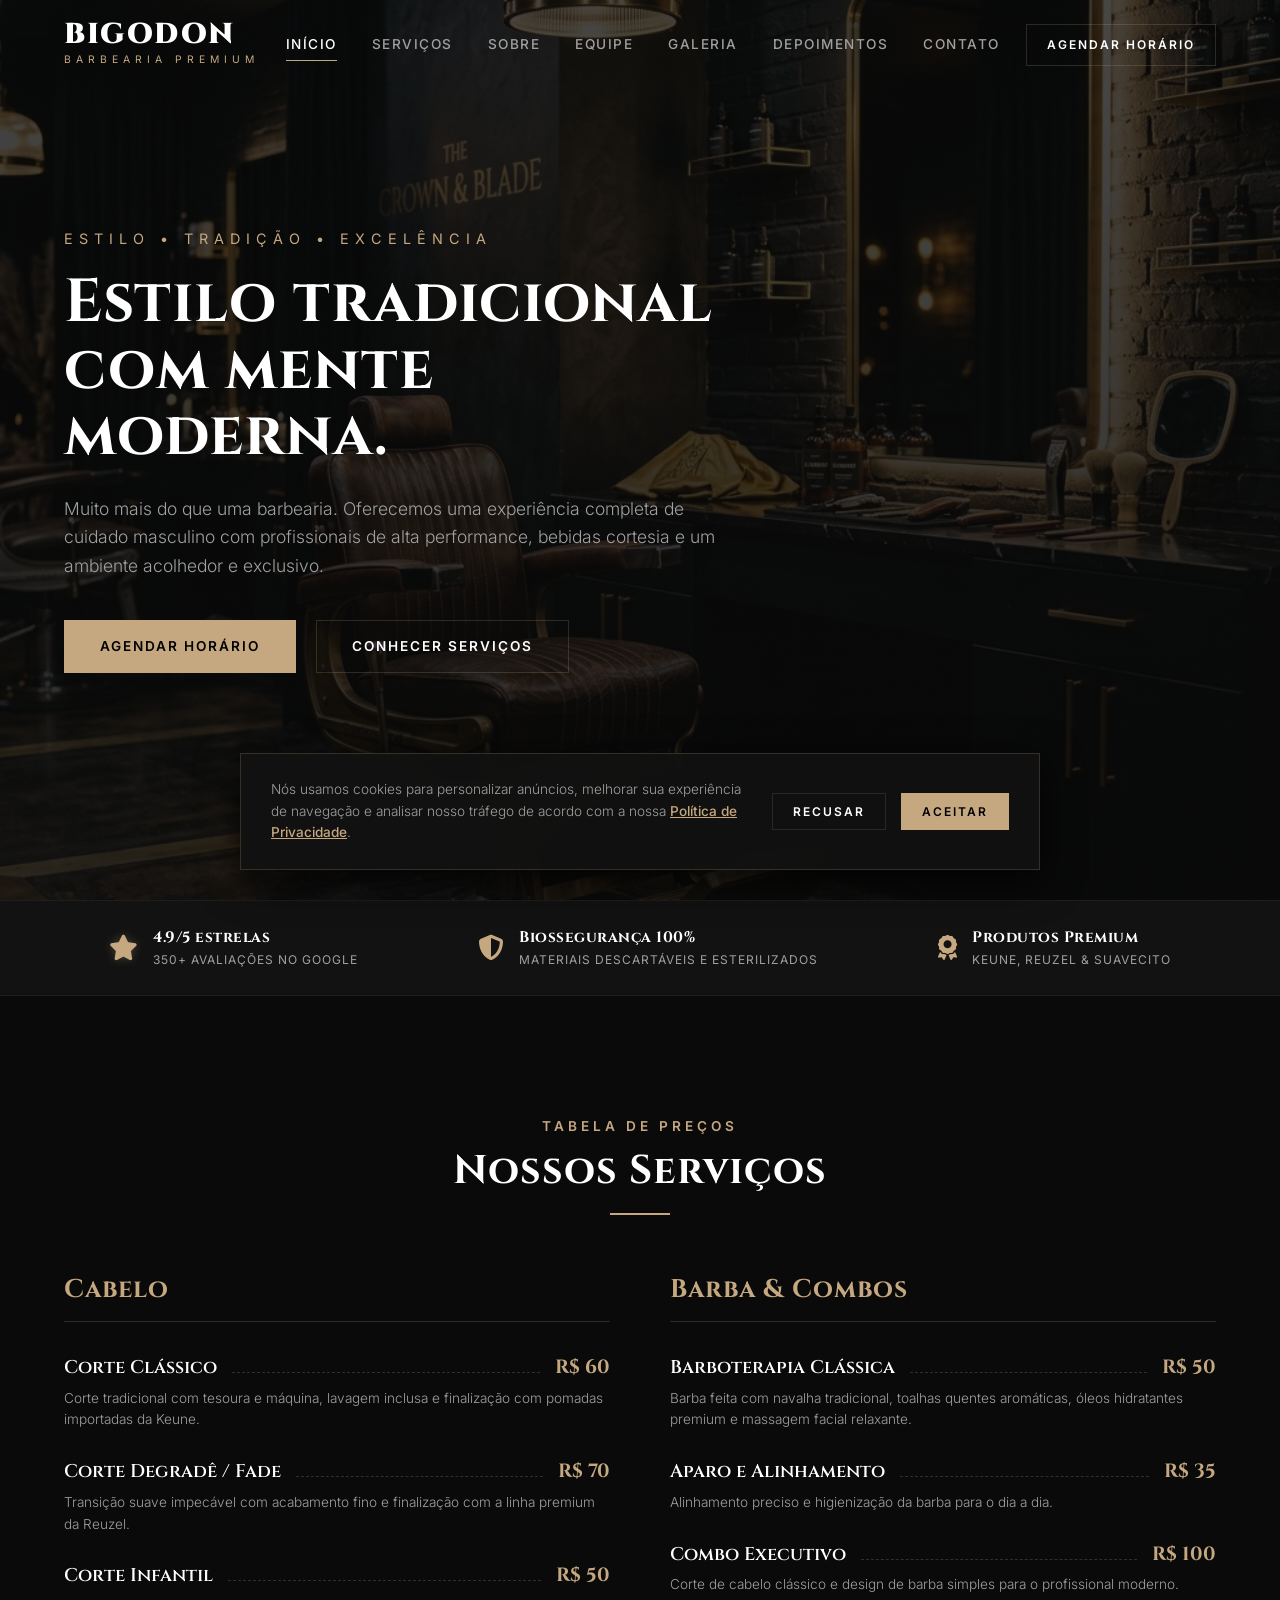
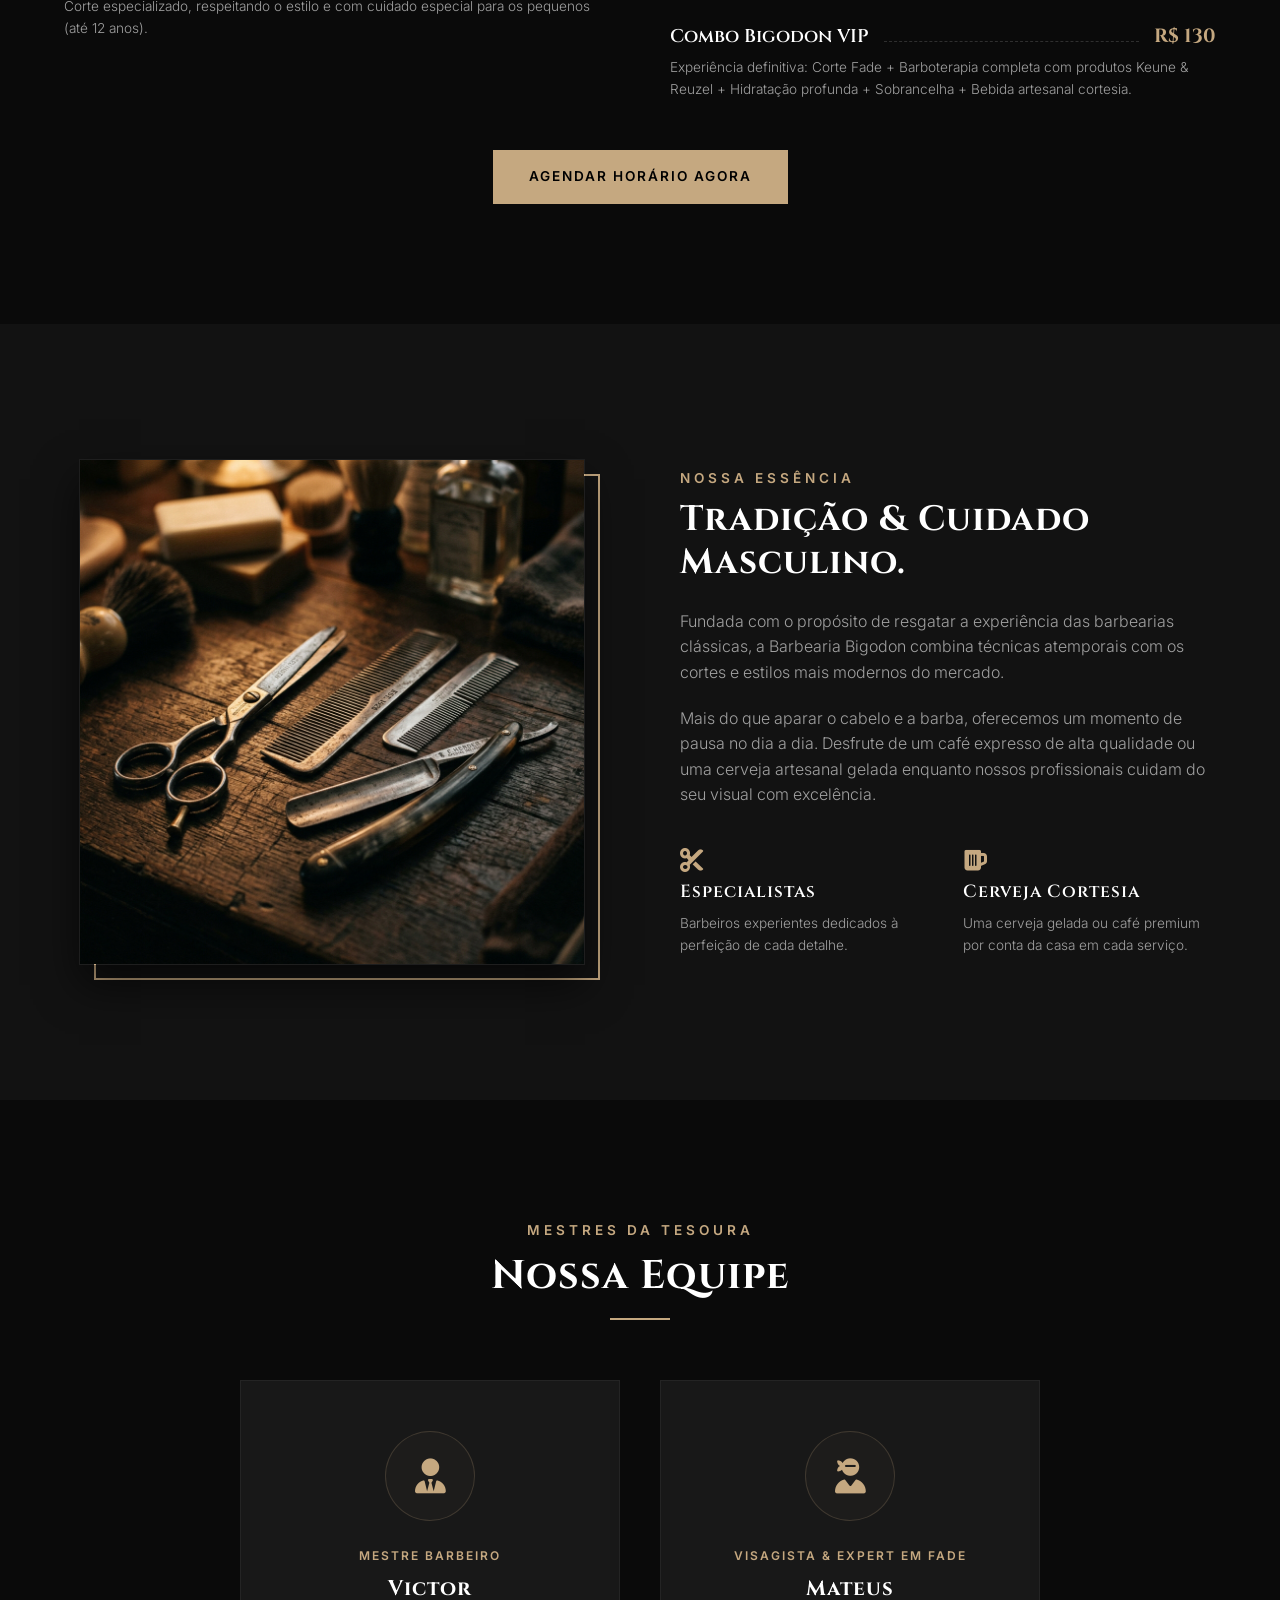
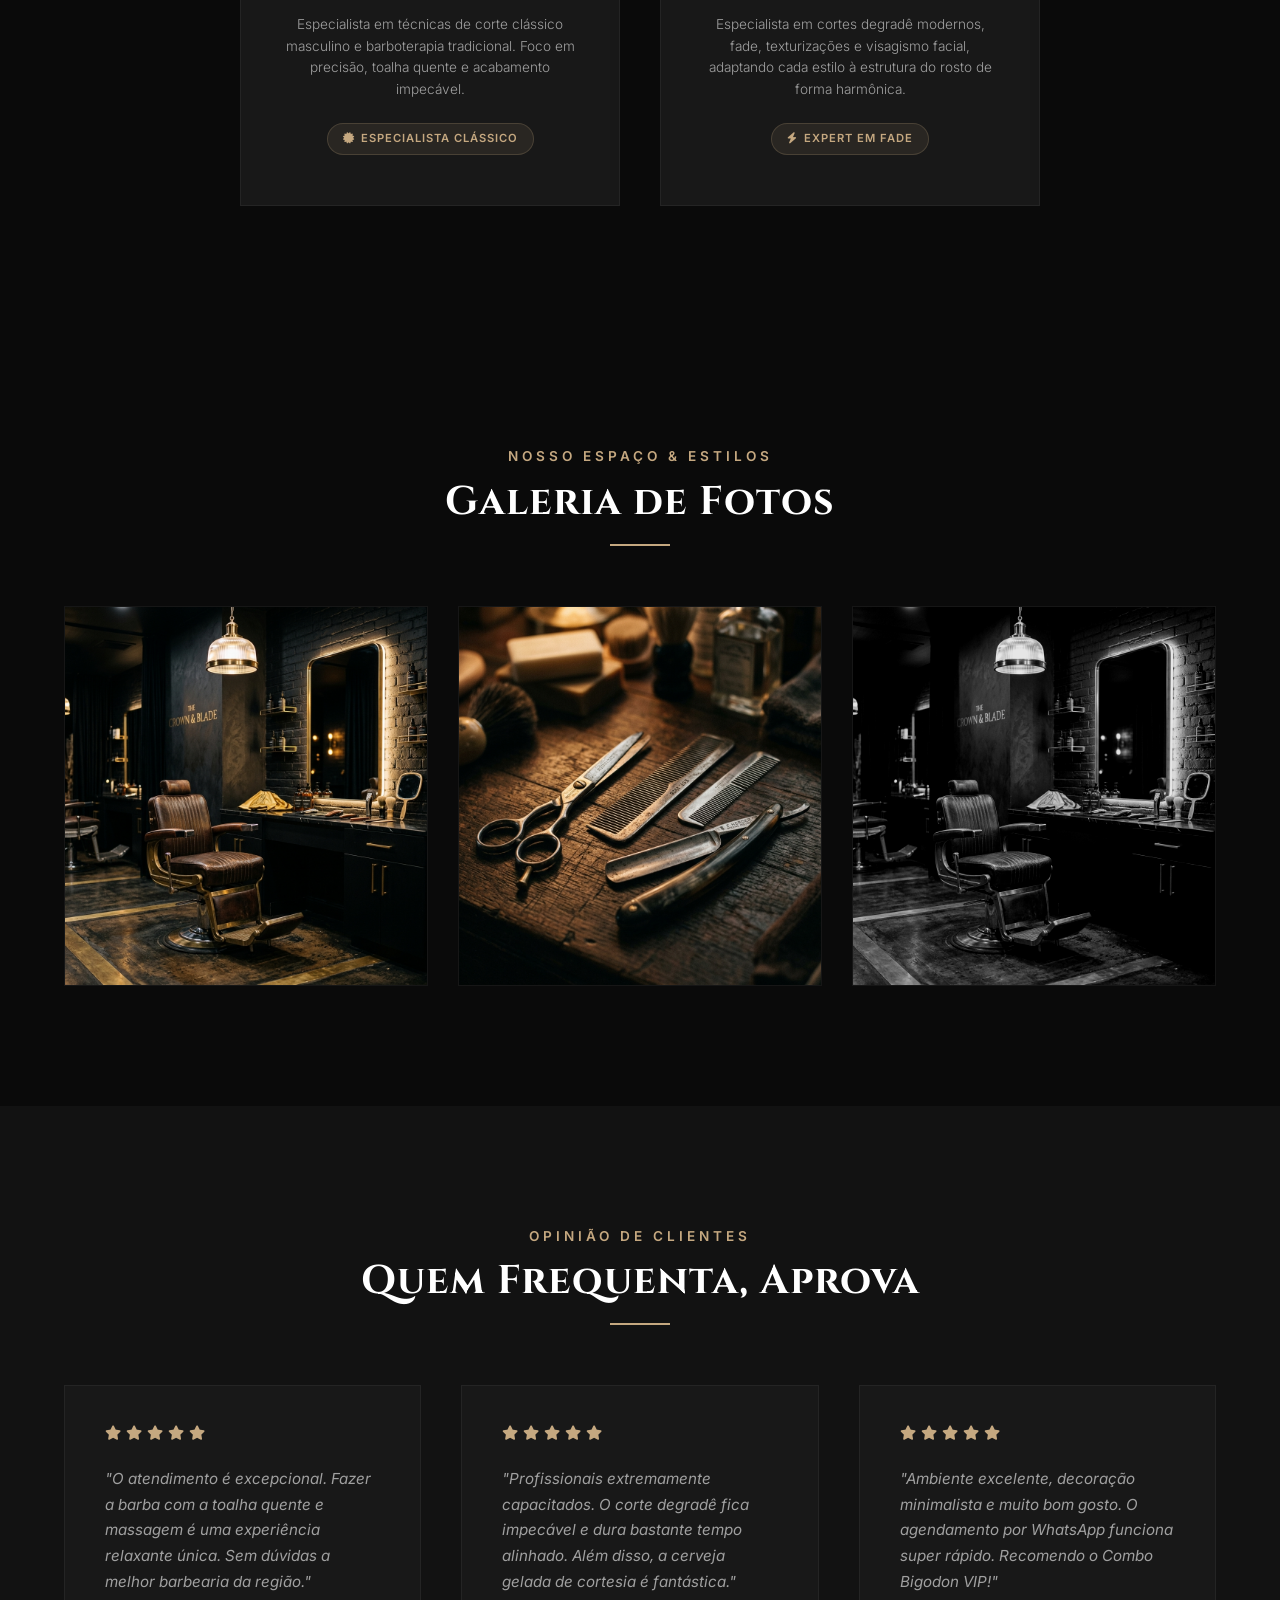
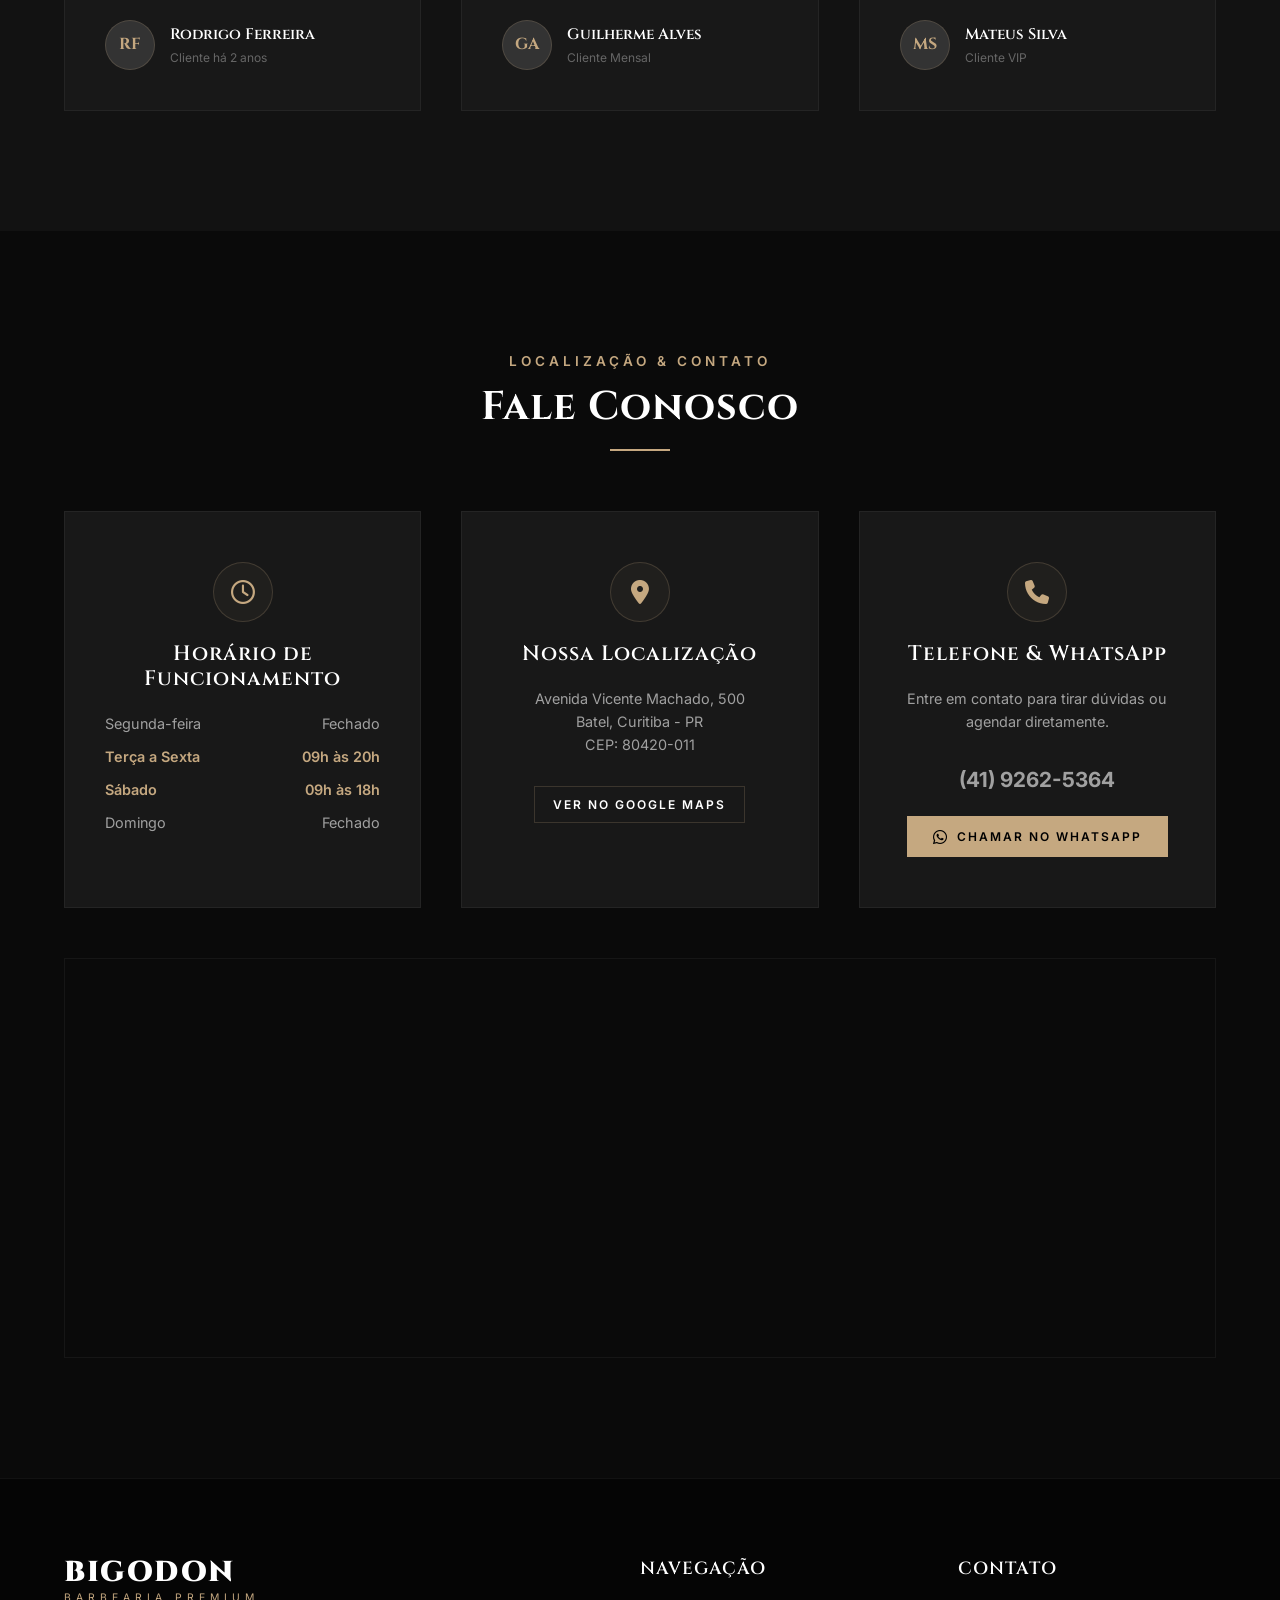
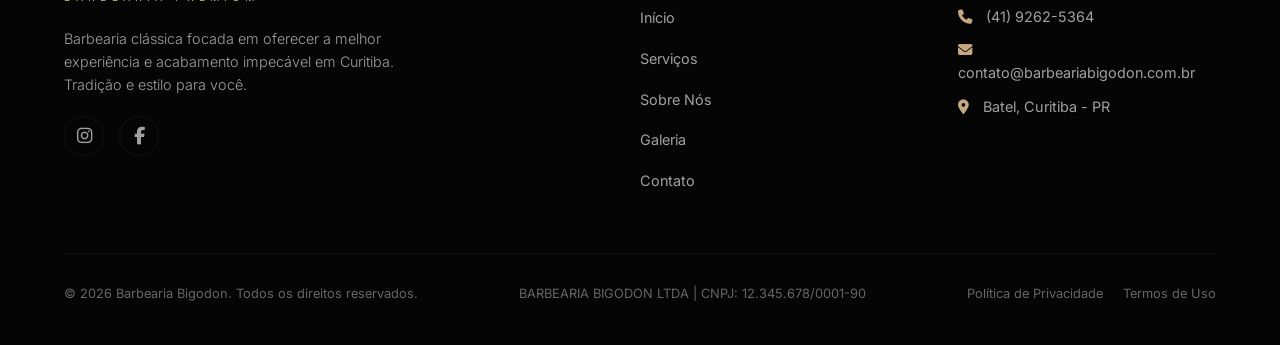
==== commit 410a75b0: "Compliance: Update Privacy Policy cookie disclosures and implement LGPD Cookie Consent Banner" ====
--- a/index.html
+++ b/index.html
@@ -4,10 +4,14 @@
     <meta charset="UTF-8">
     <meta name="viewport" content="width=device-width, initial-scale=1.0">
     
+    <!-- Google AdSense -->
+    <script async src="https://pagead2.googlesyndication.com/pagead/js/adsbygoogle.js?client=ca-pub-9385665754935444"
+     crossorigin="anonymous"></script>
+    
     <!-- SEO Meta Tags -->
-    <title>Barbearia Bigodon | Corte de Cabelo e Barba Premium em São Paulo</title>
-    <meta name="description" content="A Barbearia Bigodon oferece serviços premium de corte de cabelo, barba com toalha quente e tratamento VIP. Agende seu horário na melhor barbearia clássica e moderna de São Paulo.">
-    <meta name="keywords" content="barbearia, corte de cabelo masculino, barba, barboterapia, degradê, fade, pinheiros, são paulo, barbearia premium">
+    <title>Barbearia Bigodon | Corte de Cabelo e Barba Premium em Curitiba</title>
+    <meta name="description" content="A Barbearia Bigodon oferece serviços premium de corte de cabelo, barba com toalha quente e tratamento VIP. Agende seu horário na melhor barbearia clássica e moderna de Curitiba.">
+    <meta name="keywords" content="barbearia, corte de cabelo masculino, barba, barboterapia, degradê, fade, batel, curitiba, barbearia premium">
     <meta name="robots" content="index, follow">
     
     <!-- Open Graph (Facebook / Social Media) -->
@@ -569,6 +573,19 @@
         </div>
     </footer>
 
+    <!-- Cookie Consent Banner (LGPD & AdSense Compliance) -->
+    <div class="cookie-consent hide" id="cookie-consent">
+        <div class="cookie-container">
+            <p class="cookie-text">
+                Nós usamos cookies para personalizar anúncios, melhorar sua experiência de navegação e analisar nosso tráfego de acordo com a nossa <a href="politica-de-privacidade.html">Política de Privacidade</a>.
+            </p>
+            <div class="cookie-btns">
+                <button class="btn btn-outline cookie-btn-decline" id="cookie-decline" style="padding: 10px 20px; font-size: 0.75rem;">Recusar</button>
+                <button class="btn btn-primary cookie-btn-accept" id="cookie-accept" style="padding: 10px 20px; font-size: 0.75rem;">Aceitar</button>
+            </div>
+        </div>
+    </div>
+
     <!-- Script -->
     <script src="js/main.js"></script>
 </body>
--- a/css/style.css
+++ b/css/style.css
@@ -1325,3 +1325,92 @@
     }
 }
 
+/* ==========================================================================
+   COOKIE CONSENT BANNER (LGPD / AdSense Compliance)
+   ========================================================================== */
+.cookie-consent {
+    position: fixed;
+    bottom: 30px;
+    left: 50%;
+    transform: translateX(-50%) translateY(0);
+    width: 90%;
+    max-width: 800px;
+    background-color: rgba(18, 18, 18, 0.92);
+    backdrop-filter: blur(15px);
+    border: 1px solid var(--border-accent);
+    padding: 25px 30px;
+    z-index: 9999;
+    box-shadow: 0 10px 40px rgba(0, 0, 0, 0.8);
+    transition: opacity 0.5s ease, transform 0.5s ease, visibility 0.5s ease;
+    display: block;
+    opacity: 1;
+    visibility: visible;
+}
+
+.cookie-consent.hide {
+    opacity: 0;
+    visibility: hidden;
+    transform: translateX(-50%) translateY(30px);
+}
+
+.cookie-container {
+    display: flex;
+    justify-content: space-between;
+    align-items: center;
+    gap: 30px;
+}
+
+.cookie-text {
+    font-size: 0.85rem;
+    color: var(--text-secondary);
+    line-height: 1.6;
+    font-weight: 300;
+}
+
+.cookie-text a {
+    color: var(--accent);
+    font-weight: 500;
+    text-decoration: underline;
+}
+
+.cookie-text a:hover {
+    color: var(--text-primary);
+}
+
+.cookie-btns {
+    display: flex;
+    gap: 15px;
+    flex-shrink: 0;
+}
+
+.cookie-btn-decline {
+    border-color: rgba(255, 255, 255, 0.1) !important;
+}
+
+.cookie-btn-decline:hover {
+    background-color: rgba(255, 255, 255, 0.05) !important;
+    color: var(--text-primary) !important;
+}
+
+@media (max-width: 768px) {
+    .cookie-consent {
+        bottom: 20px;
+        padding: 20px;
+    }
+    
+    .cookie-container {
+        flex-direction: column;
+        align-items: stretch;
+        gap: 20px;
+    }
+    
+    .cookie-text {
+        text-align: center;
+    }
+    
+    .cookie-btns {
+        justify-content: center;
+    }
+}
+
+
